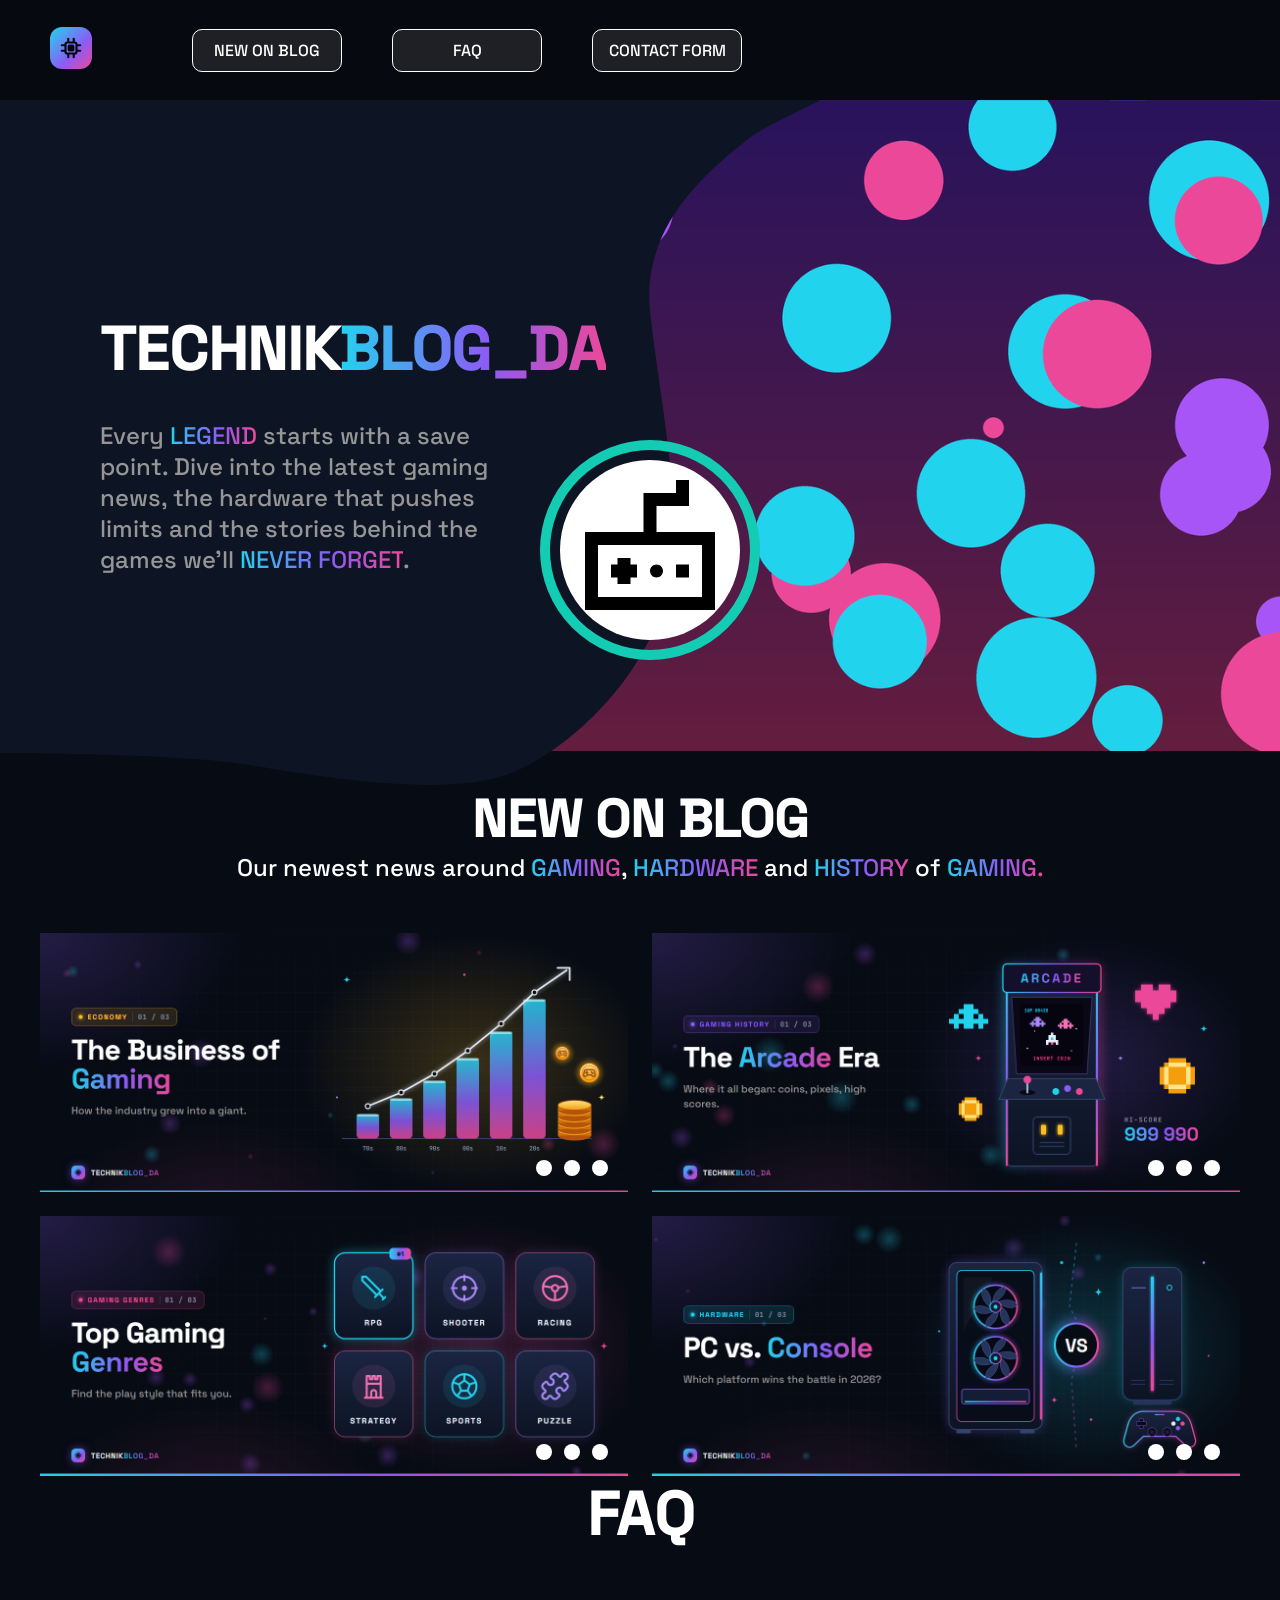
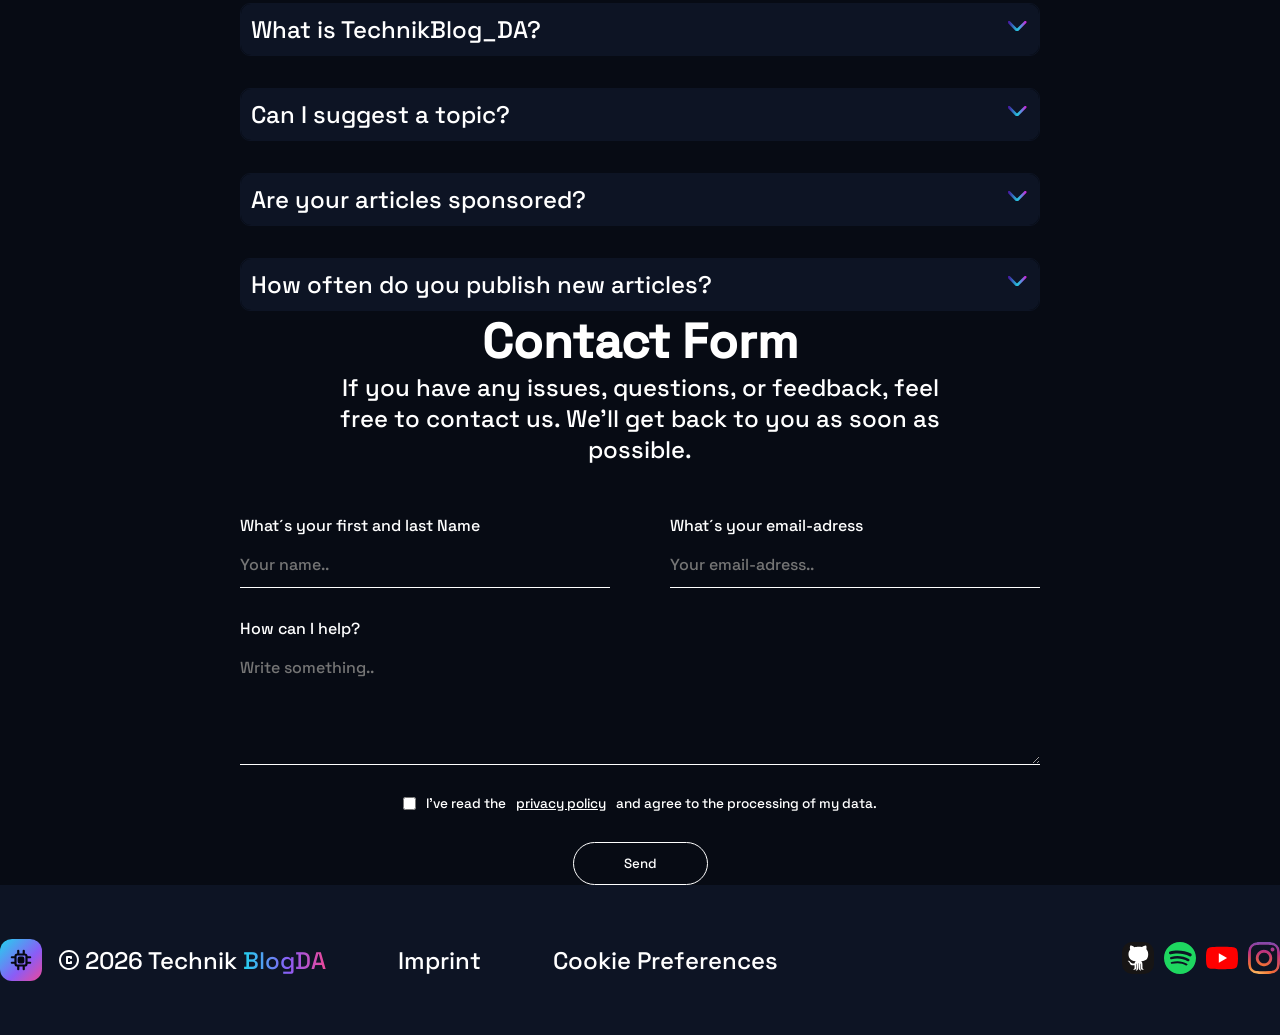
==== index.html @ d68e2e09 "style: changed FAQ text" ====
<!DOCTYPE html>
<html lang="en">

<head>
    <meta charset="UTF-8">
    <meta name="viewport" content="width=device-width, initial-scale=1.0">
    <title>TechnikBlogDA</title>
    <link rel="icon" href="./assets/svg/logo.svg">
    <link rel="stylesheet" href="./styles/background.css">
    <link rel="stylesheet" href="./styles/fonts.css">
    <link rel="stylesheet" href="./styles/variables.css">
    <link rel="stylesheet" href="./styles/standart.css">
    <link rel="stylesheet" href="./styles/footer.css">
    <link rel="stylesheet" href="./styles/nav.css">
    <link rel="stylesheet" href="style.css">
</head>

<body>
    <header>
        <div class="landing-nav">
            <div class="nav_icon">
                <a href="./index.html">
                    <img src="./assets/svg/logo.svg" alt="TechnikBlogDALogo">
                </a>
            </div>
            <div class="navigation">
                <nav>
                    <a href="#news">NEW ON BLOG</a>
                    <a href="#faq">FAQ</a>
                    <a href="#contactform">CONTACT FORM</a>
                </nav>
            </div>
        </div>
    </header>
    <main>
        <section class="main-section-header">
            <div class="main-section-vector-header">
                <img src="./assets/svg/vector_head.svg" alt="vector-head">
                <div class="main-section-header-text">
                    <div class="main-section-header-content">
                        <h1>
                            TECHNIK<span class="--colorwave">BLOG_DA</span>
                        </h1>
                        <p>
                            Every <span class="--colorwave">LEGEND</span> starts with a save point. Dive into the latest
                            gaming news, the hardware that
                            pushes limits and the stories behind the games we'll <span class="--colorwave">NEVER
                                FORGET</span>.
                        </p>
                    </div>
                </div>
                <div class="main-section-header-logo">
                    <img class="controller" src="./assets/svg/controller_header.svg" alt="logo">
                </div>
            </div>
        </section>

        <section class="main-content">
            <section class="section-slider">
                <div class="section-slider-text">
                    <h2 id="news">NEW ON BLOG</h2>
                    <p>Our newest news around <span class="--colorwave">GAMING</span>, <span
                            class="--colorwave">HARDWARE</span> and <span class="--colorwave">HISTORY</span> of <span
                            class="--colorwave">GAMING.</span></p>
                </div>

                <div class="slider_1">

                    <section class="mini_slider">
                        <a href="./gaming_economy_and_history.html" class="mini_slider_link">
                            <div class="mini_slider_wrapper">
                                <img src="./assets/pictures/geah/gaming_economy_and_history_1.png"
                                    alt="Economy and History 1">
                                <img src="./assets/pictures/geah/gaming_economy_and_history_2.png"
                                    alt="Economy and History 2">
                                <img src="./assets/pictures/geah/gaming_economy_and_history_3.png"
                                    alt="Economy and History 3">

                            </div>
                        </a>

                        <div class="mini_slider_controls">
                            <input type="radio" name="mini1" value="one" aria-label="Bild 1">
                            <input type="radio" name="mini1" value="two" aria-label="Bild 2">
                            <input type="radio" name="mini1" value="three" aria-label="Bild 3">

                        </div>
                    </section>
                    <section class="mini_slider">
                        <a href="./gaming_history.html" class="mini_slider_link">
                            <div class="mini_slider_wrapper">
                                <img src="./assets/pictures/gh/gaming_history_1.png" alt="History 1">
                                <img src="./assets/pictures/gh/gaming_history_2.png" alt="History 2">
                                <img src="./assets/pictures/gh/gaming_history_3.png" alt="History 3">

                            </div>
                        </a>


                        <div class="mini_slider_controls">
                            <input type="radio" name="mini2" value="one" aria-label="Bild 1">
                            <input type="radio" name="mini2" value="two" aria-label="Bild 2">
                            <input type="radio" name="mini2" value="three" aria-label="Bild 3">

                        </div>

                    </section>

                    <section class="mini_slider">
                        <a href="./gaming_top_genre.html" class="mini_slider_link">
                            <div class="mini_slider_wrapper">
                                <img src="./assets/pictures/gtg/gaming_top_genre_1.png" alt="Genre 1">
                                <img src="./assets/pictures/gtg/gaming_top_genre_2.png" alt="Genre 2">
                                <img src="./assets/pictures/gtg/gaming_top_genre_3.png" alt="Genre 3">

                            </div>
                        </a>


                        <div class="mini_slider_controls">
                            <input type="radio" name="mini3" value="one" aria-label="Bild 1">
                            <input type="radio" name="mini3" value="two" aria-label="Bild 2">
                            <input type="radio" name="mini3" value="three" aria-label="Bild 3">

                        </div>
                    </section>

                    <section class="mini_slider">
                        <a href="./hardware_and_pc_vs_console_gaming.html" class="mini_slider_link">
                            <div class="mini_slider_wrapper">
                                <img src="./assets/pictures/hapvcg/hardware_and_pc_vs_console_gaming_1.png"
                                    alt="Hardware and Console 1">
                                <img src="./assets/pictures/hapvcg/hardware_and_pc_vs_console_gaming_2.png"
                                    alt="Hardware and Console 2">
                                <img src="./assets/pictures/hapvcg/hardware_and_pc_vs_console_gaming_3.png"
                                    alt="Hardware and Console 3">

                            </div>
                        </a>



                        <div class="mini_slider_controls">
                            <input type="radio" name="mini4" value="one" aria-label="Bild 1">
                            <input type="radio" name="mini4" value="two" aria-label="Bild 2">
                            <input type="radio" name="mini4" value="three" aria-label="Bild 3">

                        </div>
                    </section>

            </section>

        </section>
        <section class="section-faq">
            <h1 id="faq">FAQ</h1>

            <div class="section-faq-questions">
                <details>
                    <summary>What is TechnikBlog_DA?<img class="faq-arrowdown" src="./assets/svg/arrow_down.svg" alt="arrowdown">
                        <img class="faq-arrowup" src="./assets/svg/arrow_up.svg" alt="arrowup">
                    </summary>
                    <p>TechnikBlog_DA is a project by Vanessa,Luca, Salih and Daniel. We write about gaming, PC hardware, the history of video games and the business behind the games industry.</p>
                </details>
                <details>
                    <summary>Can I suggest a topic?<img class="faq-arrowdown" src="./assets/svg/arrow_down.svg" alt="arrowdown">
                        <img class="faq-arrowup" src="./assets/svg/arrow_up.svg" alt="arrowup">
                    </summary>
                    <p>Absolutely! Just use the contact form below and tell us what you’d like to read about. We’re always looking for new ideas.</p>
                </details>
                <details>
                    <summary>Are your articles sponsored?<img class="faq-arrowdown" src="./assets/svg/arrow_down.svg" alt="arrowdown">
                        <img class="faq-arrowup" src="./assets/svg/arrow_up.svg" alt="arrowup">
                    </summary>
                    <p>No. TechnikBlog_DA is an independent project. All opinions and recommendations are our own.</p>
                </details>
                <details>
                    <summary>How often do you publish new articles?<img class="faq-arrowdown" src="./assets/svg/arrow_down.svg" alt="arrowdown">
                        <img class="faq-arrowup" src="./assets/svg/arrow_up.svg" alt="arrowup">
                    </summary>
                    <p>We add new articles regularly. Check the “New on Blog” section to see what’s new.</p>
                </details>
            </div>
        </section>


        <section class="contact-section">
            <h2 id="contactform">Contact Form</h2>
            <p class="contact-intro">
                If you have any issues, questions, or feedback, feel free to contact us. We'll get back to you as
                soon as possible.
            </p>

            <form class="contact-form" action="/action_page.php">
                <div class="form-row">
                    <div class="field">
                        <label for="fname">What´s your first and last Name </label>
                        <input type="text" id="fname" name="firstname" placeholder="Your name..">
                    </div>

                    <div class="field">
                        <label for="email-adress">What´s your email-adress</label>
                        <input type="text" id="lname" name="lastname" placeholder="Your email-adress..">
                    </div>
                </div>

                <div class="field">
                    <label for="subject">How can I help?</label>
                    <textarea id="subject" name="subject" placeholder="Write something.."></textarea>
                </div>

                <label class="privacy">
                    <input type="checkbox" required>
                    I've read the <a href="./assets/datenschutzerklärung/Datenschutzerklärung.pdf"
                        target="_blank">privacy policy</a> and agree to the processing of my data.
                </label>

                <input type="submit" value="Send">
            </form>
        </section>
        </section>
    </main>
    <footer class="section-footer">
        <div class="footer-text">
            <div class="footer-text-copyright">
                <div class="footer-text-svg">
                    <img src="./assets/svg/logo.svg" alt="logo">
                    <img src="./assets/svg/copyright.svg" alt="copyright">
                </div>
                <p>
                    2026 Technik <span class="--colorwave">BlogDA</span>
                </p>
            </div>
            <p>
                Imprint
            </p>
            <p>
                Cookie Preferences
            </p>
        </div>
        <div class="footer-link">
            <a href="https://github.com/Nemesisov/TechnikBlogDA" target="_blank"><img src="./assets/svg/github-tile.svg"
                    alt="github"></a>
            <a href="https://open.spotify.com/playlist/3ZxEQBbPh4H6SnCs7jdGDr?si=bb5fd0c49d204471" target="_blank"><img
                    src="./assets/svg/spotify-icon.svg" alt="spotify"></a>
            <a href="https://www.youtube.com/shorts/ydZXs1szk7M" target="_blank"><img
                    src="./assets/svg/youtube-icon.svg" alt="youtube"></a>
            <a href="https://www.instagram.com/" target="_blank"><img src="./assets/svg/instagram-icon.svg"
                    alt="instagram"></a>
        </div>
    </footer>
</body>

</html>
---- styles/background.css ----
html{
  background-color: var(--background-color-black);
}
    /* // Bitte weiter dran arbeiten */
---- styles/fonts.css ----
/* space-grotesk-500 - latin */
@font-face {
  font-display: swap; /* Check https://developer.mozilla.org/en-US/docs/Web/CSS/@font-face/font-display for other options. */
  font-family: 'Space Grotesk';
  font-style: normal;
  font-weight: 500;
  src: url('../assets/fonts/space-grotesk-v22-latin-500.woff2') format('woff2'); /* Chrome 36+, Opera 23+, Firefox 39+, Safari 12+, iOS 10+ */
}
---- styles/variables.css ----
:root{
    --background-color-black: #070B14;
    --main-font-white: white;
    --secondary-font-turquoise: turquoise;
    --secondary-font-greywhite: rgb(150, 150, 150);
    --overlay-color-overlayblack: #0D1424;
    --header-color-black-transparent: rgba(0, 0, 0, 0.2);
    --hyperlink-black-transparent:rgba(102, 102, 102, 0.25);
    --colorwave:rgb(34, 211, 238), rgb(139, 92, 246) 55%, rgb(236, 72, 153);
}
---- styles/standart.css ----
* {
    margin: 0;
    padding: 0;
    box-sizing: border-box;
    font-family: 'Space Grotesk';
    color: var(--main-font-white);
}

html {
    scroll-behavior: smooth;
}

h1{font-size: 60px;}
h2{font-size: 52px;}
p{font-size: 24px;}
---- styles/footer.css ----
.section-footer {
    background-color: var(--overlay-color-overlayblack);

    height: 150px;
    width: 100%;

    display: flex;
    flex-direction: row;
    justify-content: space-between;
    align-items: center;
    color: var(--main-font-white);
}

.footer-text {
    display: flex;
    gap: 72px;

    align-items: center;
}

.footer-text-copyright {
    display: flex;
    align-items: center;
    gap: 4px;
}

.footer-text-svg {
    display: flex;
    align-items: center;
    gap: 15px;
}

.footer-link {
    display: flex;
    gap: 10px;
}

.footer-link img {
    width: 32px;
    height: 32px;
    border-radius: 10px;
}

.footer-link img:hover {
    background-color: var(--main-font-white);
}
---- styles/nav.css ----
header {
    display: flex;
    justify-content: start;
    width: 100%;
    background-color: var(--header-color-black-transparent);
}

.landing-nav {
    display: flex;
    flex-direction: row;
    align-items: center;
    justify-content: space-between;
    padding: 50px;
    max-width: 100%;
    height: 100px;
    gap: 100px;
}

nav {
    display: flex;
    gap: 50px;
}

nav a {
    text-decoration: none;
    padding: 10px 15px 10px 15px;
    color: var(--main-font-white);
    background-color: var(--hyperlink-black-transparent);
    border: 1px solid var(--main-font-white);
    border-radius: 10px;

    display: flex;
    justify-content: center;
    width: 150px;
}

.nav_icon {
    display: flex;
    align-items: center;
    gap: 20px;
}
---- style.css ----
.main-section-header {
    width: 100%;

}

.main-section-vector-header {
    display: grid;
    grid-template-columns: minmax(0, 820px);
    position: relative;
}


.main-section-vector-header::before {
    content: "";
    position: absolute;
    top: 0;
    left: 550px;
    right: 0;
    height: 95%;
    background-image: url(./assets/pictures/header_bubbles.png);
    background-size: cover;
    background-position: center;
}

.main-section-vector-header img {
    display: block;
    width: 100%;
    height: auto;
}

.main-section-vector-header img,
.main-section-header-text {
    grid-area: 1 / 1;
    position: relative;
}

.main-section-header-text {
    padding-left: 100px;
    display: flex;
    flex-direction: column;
    justify-content: center;
    color: var(--main-font-white);
}


.main-section-header-content {
    display: flex;
    flex-direction: column;
    gap: 32px;
}

.main-section-header-text p {
    color: var(--secondary-font-greywhite);
    max-width: 430px;
    display: -webkit-box;
    -webkit-box-orient: vertical;
    -webkit-line-clamp: 6;
    line-clamp: 6;
    overflow: hidden;
}

.--colorwave {
    background-image: linear-gradient(to right, var(--colorwave));
    -webkit-background-clip: text;
    background-clip: text;
    color: transparent;
}

.main-section-header-logo {
    background-color: white;
    width: 180px;
    height: 180px;
    border-radius: 50%;
    position: absolute;
    top: 360px;
    left: 560px;
    z-index: 10;
    outline: 10px solid rgb(19, 204, 179);
    outline-offset: 10px;
}

.main-section-header-logo-border {
    height: 190px;
    padding-left: 175px;
}

.main-section-header-logo img {
    display: flex;
    margin: auto;
    padding-top: 20px;
    width: 150px;
    height: 150px;
    flex-shrink: 0;
}

.main-content {
    display: flex;
    flex-direction: column;
    gap: 90px;
    color: var(--main-font-white);
}

.section-slider-text {
    display: flex;
    flex-direction: column;
    align-items: center;
}

.section-slider {
    display: flex;
    flex-direction: column;
    gap: 50px;
}

.section-faq {
    display: flex;
    flex-direction: column;
    justify-content: center;
    align-items: center;

    gap: 50px;
    width: 100%;
    font-size: 48px;
    padding: 0px 120px;
}

.section-faq details {
    font-size: 24px;

    width: 100%;
    border-radius: 10px;
    border: 1px solid var(--overlay-color-overlayblack);
    transition: all 250ms ease-in-out;
}

details:open .faq-arrowdown {
    display: none;
}

details:open .faq-arrowup {
    display: block;
    width: 24px;
    height: 24px;
}

details .faq-arrowup {
    display: none;
}

details .faq-arrowdown {
    width: 24px;
    height: 24px;
}

details:open {
    display: flex;
    flex-direction: column;
    background-color: var(--overlay-color-overlayblack);
    border: 10px solid var(--overlay-color-overlayblack);

    transition: all 250ms ease-in-out;
}

details:close {
    border: none;
    transition: all 250ms ease-in-out;
}

.section-faq summary {
    background-color: var(--overlay-color-overlayblack);
    padding: 10px;
    border-radius: 10px;

    display: flex;
    justify-content: space-between;


}

.section-faq p {
    background-color: var(--background-color-black);

    padding: 4px 10px;
    width: 100%;
    border-radius: 10px;
}

.section-faq-questions {
    display: flex;
    flex-direction: column;
    gap: 32px;
    width: 100%;

    padding: 0px 120px;


}

.contact-section {

    text-align: center;
    padding: 0px 120px;
}

.contact-section h2 {
    font-size: 48px;
}

.contact-section p {
    font-size: 24px;
}

.contact-intro {
    max-width: 650px;
    margin: 0 auto 50px;
}

.contact-form {
    text-align: left;

    .form-row {
        display: grid;
        grid-template-columns: 1fr 1fr;
        gap: 60px;
    }

    .field {
        display: flex;
        flex-direction: column;
        margin-bottom: 30px;
    }

    input[type=text],
    input[type=email],
    textarea {
        width: 100%;
        padding: 12px 0;
        border: none;
        border-bottom: 1px solid white;
        background: transparent;
        color: white;
        outline: none;
        border-radius: 0;
        box-sizing: border-box;
        margin-top: 6px;
        resize: vertical;
        font: inherit;
    }

    textarea {
        height: 120px;
    }

    input[type=text]:focus,
    input[type=email]:focus,
    textarea:focus {
        border-bottom: 2px solid white;
    }


    .privacy {
        display: flex;
        justify-content: center;
        align-items: center;
        gap: 10px;
        font-size: 0.85rem;
        margin-bottom: 30px;
    }

    input[type=submit] {
        display: block;
        margin: 0 auto;
        background: transparent;
        color: white;
        padding: 12px 50px;
        border: 1px solid white;
        border-radius: 999px;
        cursor: pointer;
    }

    input[type=submit]:hover {
        background-color: white;
        color: black;
    }

    padding: 0px 120px;
}


.slider_1 {
    display: grid;
    grid-template-columns: repeat(2, 1fr);
    gap: 24px;
    max-width: 1200px;
    margin: 0 auto;
    border-top-right-radius: 100px;

}

.mini_slider {
    position: relative;
    overflow: hidden;
    aspect-ratio: 1200 /530;

    object-fit: cover;

    isolation: isolate;
    transform: translateZ(0);

    --start: 3s;
    --offset: 0s;
    --delay: calc(var(--start) + var(--offset));

}


.mini_slider:nth-child(2) {
    --offset: 2s;
}

.mini_slider:nth-child(3) {
    --offset: 4s;
}

.mini_slider:nth-child(4) {
    --offset: 6s;
}

.mini_slider_link {
    display: block;
    width: 100%;
    height: 100%;
}


.mini_slider_wrapper {
    display: flex;
    width: 300%;
    height: 100%;
    will-change: transform;
    transition: transform 0.8s ease-in-out;

    animation: mini-slide 30s infinite ease-in-out;
    animation-delay: var(--delay);
    animation-fill-mode: backwards;
}




.mini_slider_wrapper img {
    flex: 0 0 33.3333%;
    width: 33.3333%;
    height: 100%;
    object-fit: cover;
    display: block;
}

@keyframes mini-slide {

    0%,
    30% {
        transform: translateX(0);
    }

    33.33%,
    63.33% {
        transform: translateX(-33.3333%);
    }

    66.67%,
    96.67% {
        transform: translateX(-66.6667%);
    }

    100% {
        transform: translateX(0);
    }
}


.mini_slider_controls {
    position: absolute;
    left: auto;
    right: 20px;
    bottom: 16px;
    z-index: 2;

    display: flex;
    align-items: center;
    gap: 12px;
}

.mini_slider_controls input {
    appearance: none;
    -webkit-appearance: none;
    box-sizing: border-box;

    flex: 0 0 auto;
    width: 16px;
    height: 16px;
    margin: 0;

    border-radius: 8px;
    background-color: white;
    cursor: pointer;

    animation-duration: 30s;
    animation-iteration-count: infinite;
    animation-delay: var(--delay);
    animation-fill-mode: backwards;
}

.mini_slider_controls input:nth-child(1) {
    animation-name: dot-1;
}

.mini_slider_controls input:nth-child(2) {
    animation-name: dot-2;
}

.mini_slider_controls input:nth-child(3) {
    animation-name: dot-3;
}

@keyframes dot-1 {

    0%,
    30% {
        width: 24px;
        background-color: #f0c85a;
    }

    33.33%,
    100% {
        width: 16px;
        background-color: white;
    }
}

@keyframes dot-2 {

    0%,
    30% {
        width: 16px;
        background-color: white;
    }

    33.33%,
    63.33% {
        width: 24px;
        background-color: #f0c85a;
    }

    66.67%,
    100% {
        width: 16px;
        background-color: white;
    }
}

@keyframes dot-3 {

    0%,
    63.33% {
        width: 16px;
        background-color: white;
    }

    66.67%,
    96.67% {
        width: 24px;
        background-color: #f0c85a;
    }

    100% {
        width: 16px;
        background-color: white;
    }
}


.mini_slider:has(input:checked) .mini_slider_wrapper,
.mini_slider:has(input:checked) .mini_slider_controls input {
    animation: none;
}

.mini_slider_controls input:checked {
    width: 24px;
    background-color: #f0c85a;
}

.mini_slider:has(input[value="one"]:checked) .mini_slider_wrapper {
    transform: translateX(0);
}

.mini_slider:has(input[value="two"]:checked) .mini_slider_wrapper {
    transform: translateX(-33.3333%);
}

.mini_slider:has(input[value="three"]:checked) .mini_slider_wrapper {
    transform: translateX(-66.6667%);
}



.mini_slider:hover .mini_slider_wrapper,
.mini_slider:hover .mini_slider_controls input {
    animation-play-state: paused;
}


@media screen and (min-width: 1440px) {
    .landing-nav {
        padding: 0px max(160px, calc(50% - 720px));
    }

    .section-header {
        padding: 90px max(160px, calc(50% - 720px));
    }

    .main-content {
        padding: 90px max(160px, calc(50% - 720px));

    }

    .contact-section {
        padding: 90px max(160px, calc(50% - 720px));
    }

    .section-faq {
        padding: 90px max(160px, calc(50% - 720px));
    }

    .section-footer {
        padding: 0px max(160px, calc(50% - 720px));
    }

    .main-section-header {
        padding: 0px max(160px, calc(50% - 720px));
    }
}
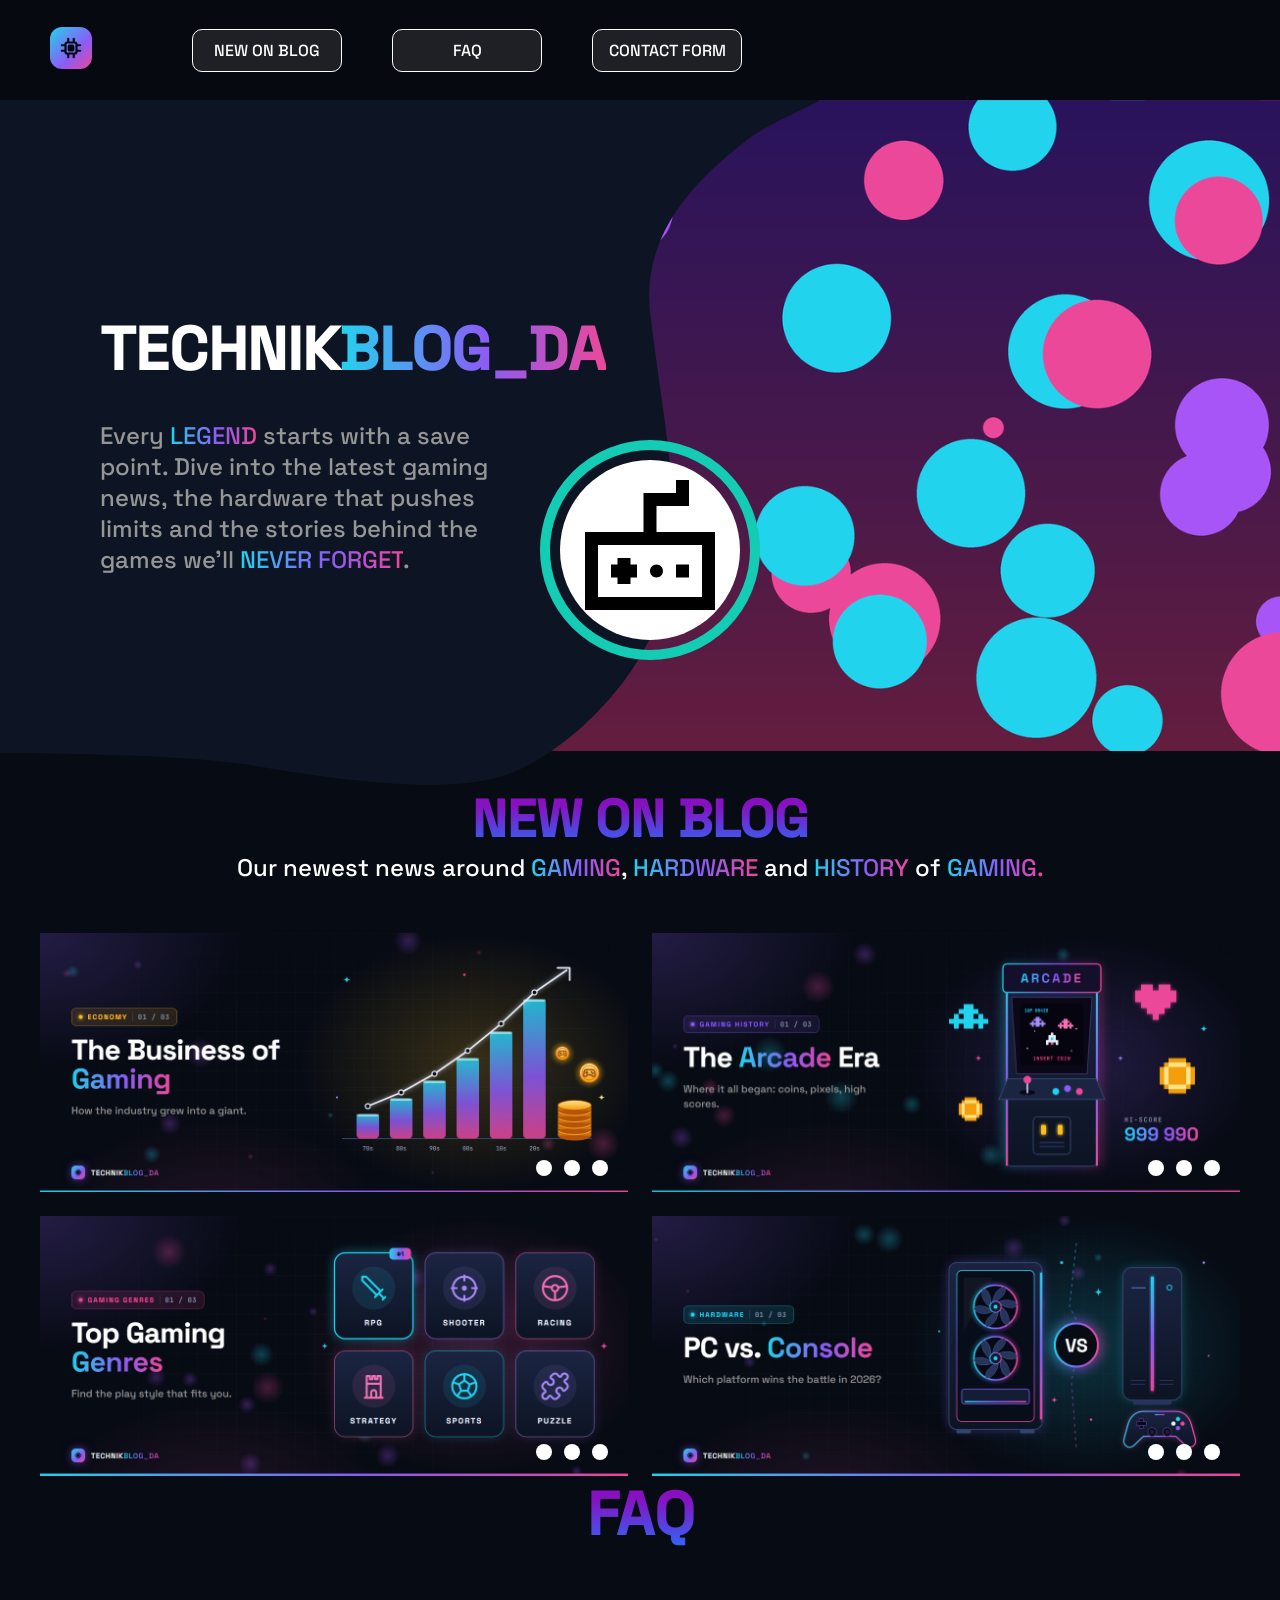
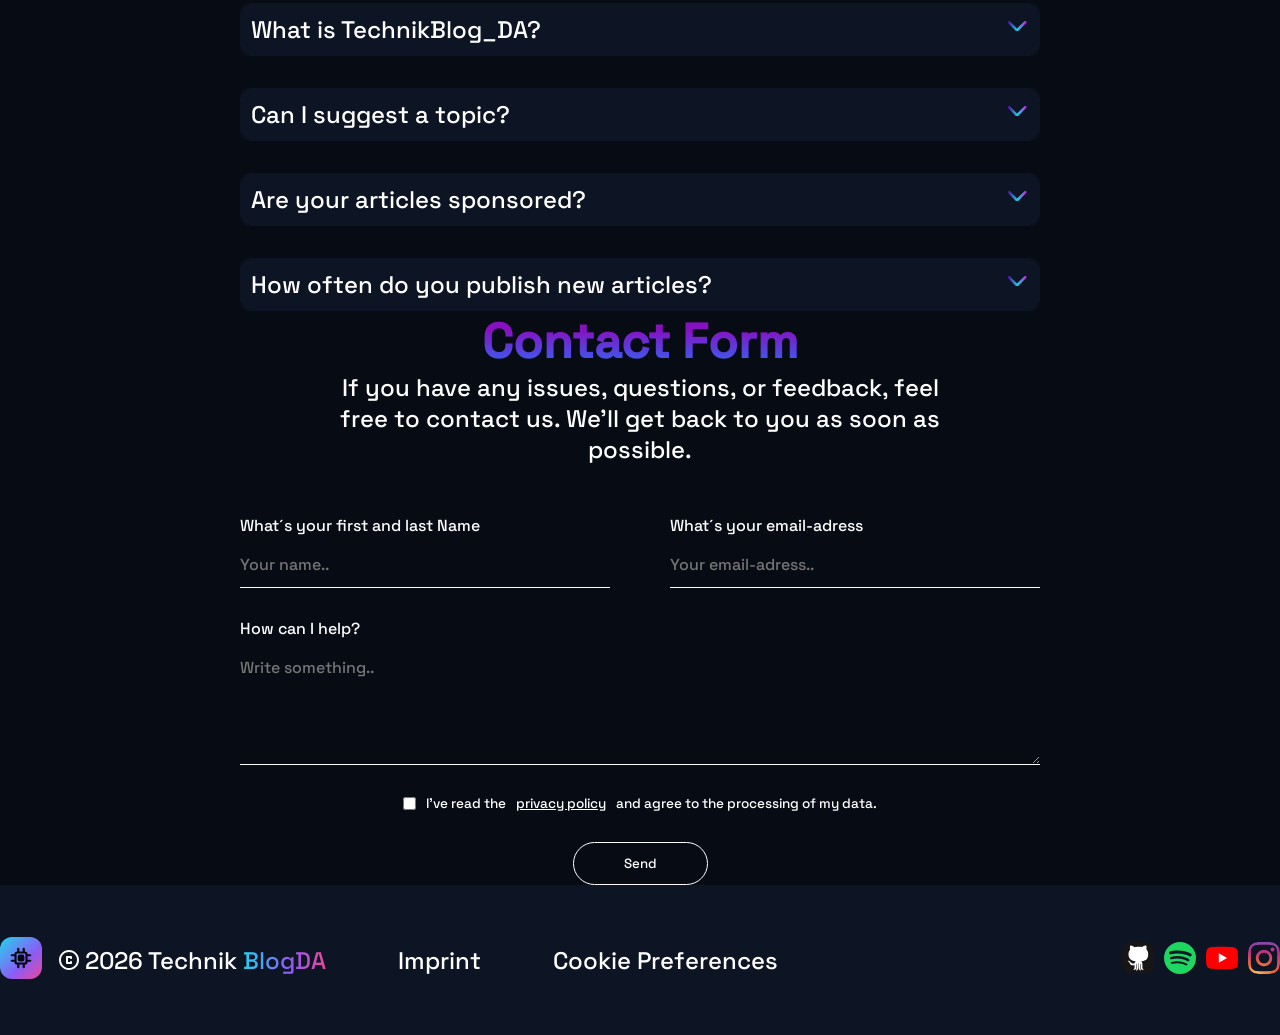
==== commit d7a884ee: "style: added colorwave to all sections" ====
--- a/index.html
+++ b/index.html
@@ -58,7 +58,7 @@
         <section class="main-content">
             <section class="section-slider">
                 <div class="section-slider-text">
-                    <h2 id="news">NEW ON BLOG</h2>
+                    <h2 id="news"><span class="--colorwaveblue">NEW ON BLOG</span></h2>
                     <p>Our newest news around <span class="--colorwave">GAMING</span>, <span
                             class="--colorwave">HARDWARE</span> and <span class="--colorwave">HISTORY</span> of <span
                             class="--colorwave">GAMING.</span></p>
@@ -152,29 +152,35 @@
 
         </section>
         <section class="section-faq">
-            <h1 id="faq">FAQ</h1>
+            <h1 id="faq"> <span class="--colorwaveblue">FAQ</span></h1>
 
             <div class="section-faq-questions">
                 <details>
-                    <summary>What is TechnikBlog_DA?<img class="faq-arrowdown" src="./assets/svg/arrow_down.svg" alt="arrowdown">
-                        <img class="faq-arrowup" src="./assets/svg/arrow_up.svg" alt="arrowup">
-                    </summary>
-                    <p>TechnikBlog_DA is a project by Vanessa,Luca, Salih and Daniel. We write about gaming, PC hardware, the history of video games and the business behind the games industry.</p>
-                </details>
-                <details>
-                    <summary>Can I suggest a topic?<img class="faq-arrowdown" src="./assets/svg/arrow_down.svg" alt="arrowdown">
-                        <img class="faq-arrowup" src="./assets/svg/arrow_up.svg" alt="arrowup">
-                    </summary>
-                    <p>Absolutely! Just use the contact form below and tell us what you’d like to read about. We’re always looking for new ideas.</p>
-                </details>
-                <details>
-                    <summary>Are your articles sponsored?<img class="faq-arrowdown" src="./assets/svg/arrow_down.svg" alt="arrowdown">
+                    <summary>What is TechnikBlog_DA?<img class="faq-arrowdown" src="./assets/svg/arrow_down.svg"
+                            alt="arrowdown">
+                        <img class="faq-arrowup" src="./assets/svg/arrow_up.svg" alt="arrowup">
+                    </summary>
+                    <p>TechnikBlog_DA is a project by Vanessa,Luca, Salih and Daniel. We write about gaming, PC
+                        hardware, the history of video games and the business behind the games industry.</p>
+                </details>
+                <details>
+                    <summary>Can I suggest a topic?<img class="faq-arrowdown" src="./assets/svg/arrow_down.svg"
+                            alt="arrowdown">
+                        <img class="faq-arrowup" src="./assets/svg/arrow_up.svg" alt="arrowup">
+                    </summary>
+                    <p>Absolutely! Just use the contact form below and tell us what you’d like to read about. We’re
+                        always looking for new ideas.</p>
+                </details>
+                <details>
+                    <summary>Are your articles sponsored?<img class="faq-arrowdown" src="./assets/svg/arrow_down.svg"
+                            alt="arrowdown">
                         <img class="faq-arrowup" src="./assets/svg/arrow_up.svg" alt="arrowup">
                     </summary>
                     <p>No. TechnikBlog_DA is an independent project. All opinions and recommendations are our own.</p>
                 </details>
                 <details>
-                    <summary>How often do you publish new articles?<img class="faq-arrowdown" src="./assets/svg/arrow_down.svg" alt="arrowdown">
+                    <summary>How often do you publish new articles?<img class="faq-arrowdown"
+                            src="./assets/svg/arrow_down.svg" alt="arrowdown">
                         <img class="faq-arrowup" src="./assets/svg/arrow_up.svg" alt="arrowup">
                     </summary>
                     <p>We add new articles regularly. Check the “New on Blog” section to see what’s new.</p>
@@ -184,7 +190,7 @@
 
 
         <section class="contact-section">
-            <h2 id="contactform">Contact Form</h2>
+            <h2 id="contactform"><span class="--colorwaveblue">Contact Form</span></h2>
             <p class="contact-intro">
                 If you have any issues, questions, or feedback, feel free to contact us. We'll get back to you as
                 soon as possible.
@@ -223,7 +229,9 @@
         <div class="footer-text">
             <div class="footer-text-copyright">
                 <div class="footer-text-svg">
+                    <a href="./index.html">
                     <img src="./assets/svg/logo.svg" alt="logo">
+                    </a>
                     <img src="./assets/svg/copyright.svg" alt="copyright">
                 </div>
                 <p>
--- a/styles/variables.css
+++ b/styles/variables.css
@@ -1,10 +1,11 @@
-:root{
+:root {
     --background-color-black: #070B14;
     --main-font-white: white;
     --secondary-font-turquoise: turquoise;
     --secondary-font-greywhite: rgb(150, 150, 150);
     --overlay-color-overlayblack: #0D1424;
     --header-color-black-transparent: rgba(0, 0, 0, 0.2);
-    --hyperlink-black-transparent:rgba(102, 102, 102, 0.25);
-    --colorwave:rgb(34, 211, 238), rgb(139, 92, 246) 55%, rgb(236, 72, 153);
+    --hyperlink-black-transparent: rgba(102, 102, 102, 0.25);
+    --colorwave: rgb(34, 211, 238), rgb(139, 92, 246) 55%, rgb(236, 72, 153);
+    --colorwaveblue: #8711c1 30%, #2472fc;
 }
--- a/style.css
+++ b/style.css
@@ -194,6 +194,17 @@
     padding: 0px 120px;
 
 
+}
+
+.--colorwaveblue {
+    background-image: linear-gradient(to bottom, var(--colorwaveblue));
+    background-clip: text;
+    color: transparent;
+}
+
+.section-faq-questions p {
+    font-size: 16px;
+    padding: 4px 10px;
 }
 
 .contact-section {
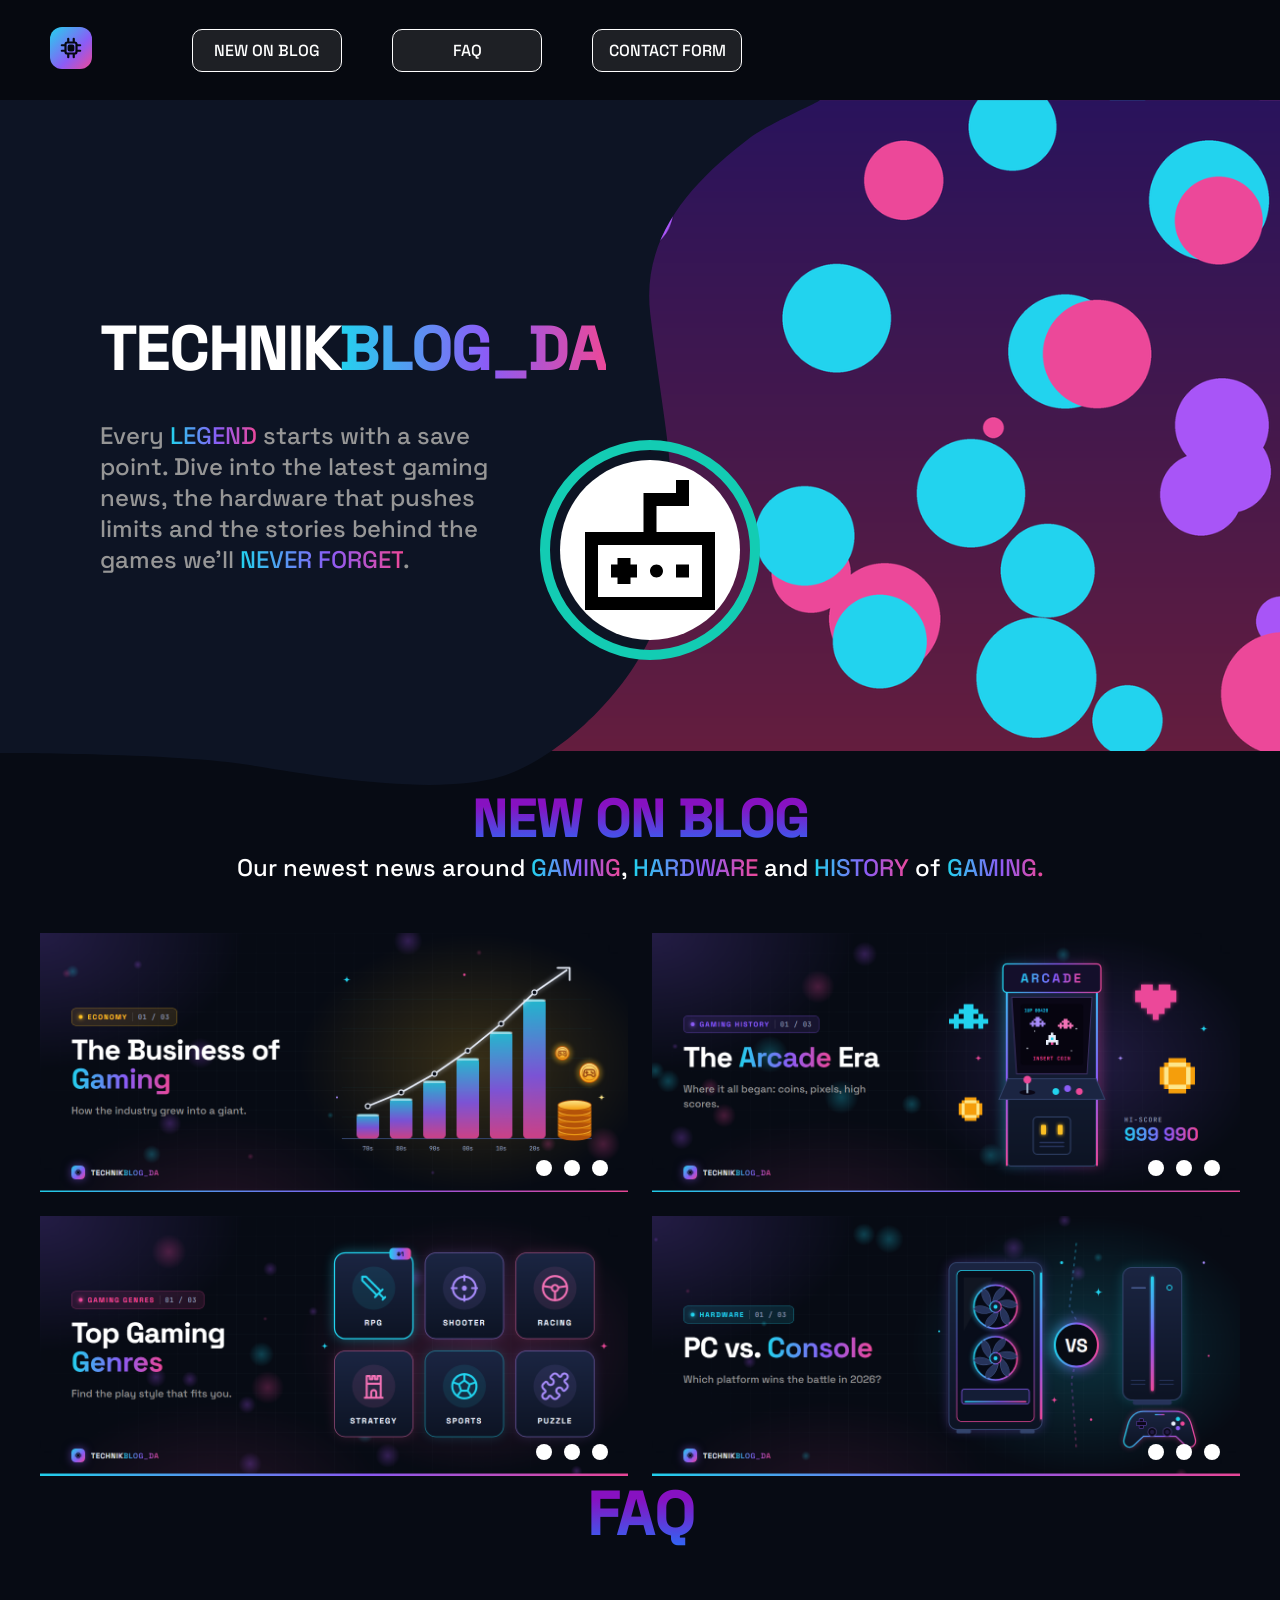
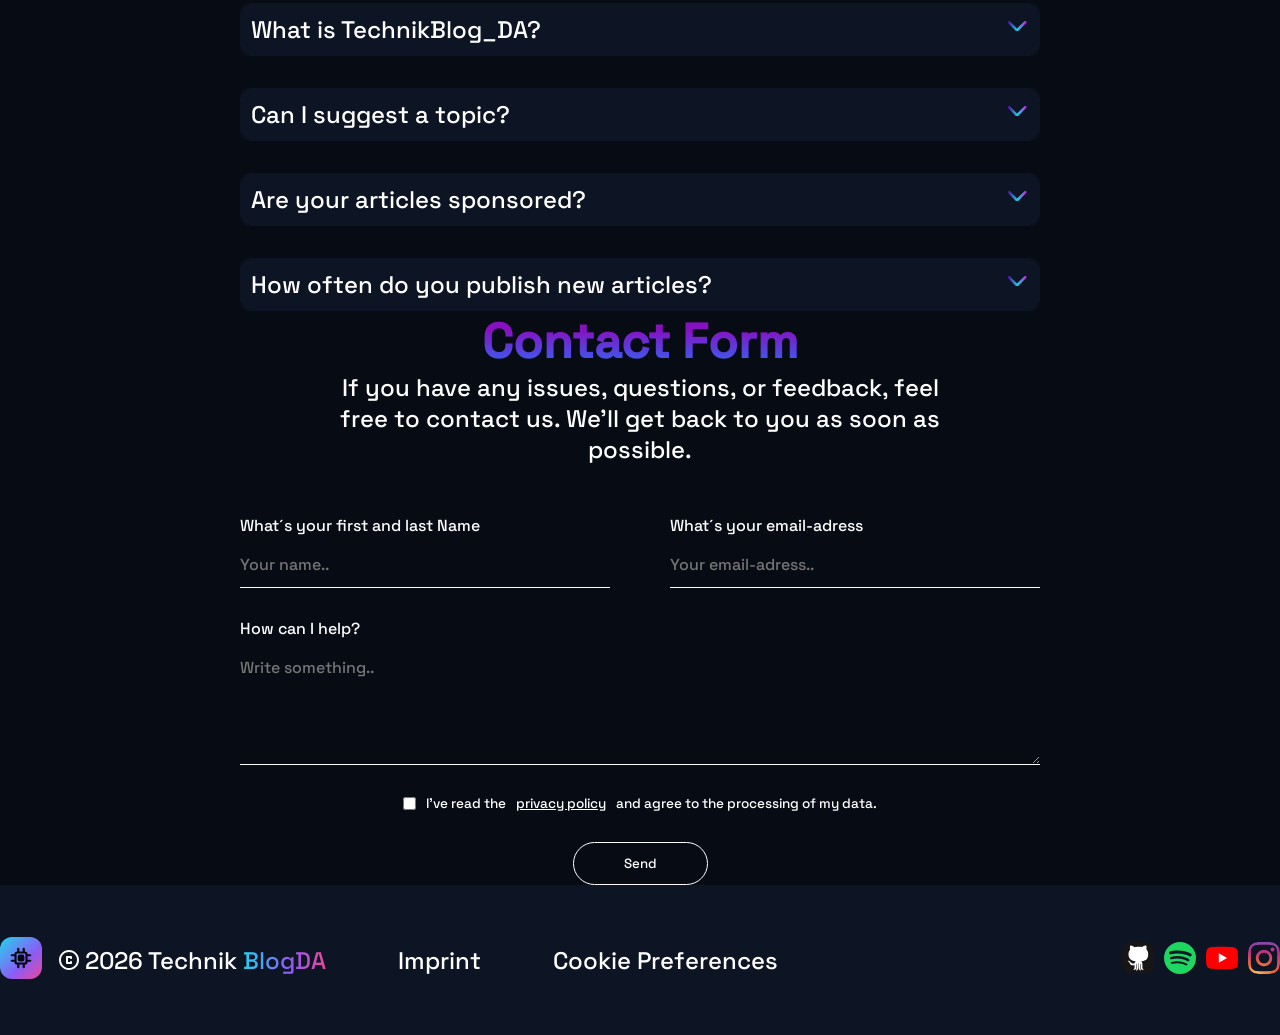
==== commit 883e8723: "style: added <br> in the faq" ====
--- a/index.html
+++ b/index.html
@@ -160,15 +160,15 @@
                             alt="arrowdown">
                         <img class="faq-arrowup" src="./assets/svg/arrow_up.svg" alt="arrowup">
                     </summary>
-                    <p>TechnikBlog_DA is a project by Vanessa,Luca, Salih and Daniel. We write about gaming, PC
-                        hardware, the history of video games and the business behind the games industry.</p>
+                    <p>TechnikBlog_DA is a project by Vanessa,Luca, Salih and Daniel. <br> We write about gaming, PC
+                        hardware, the history of video games <br>and the business behind the games industry.</p>
                 </details>
                 <details>
                     <summary>Can I suggest a topic?<img class="faq-arrowdown" src="./assets/svg/arrow_down.svg"
                             alt="arrowdown">
                         <img class="faq-arrowup" src="./assets/svg/arrow_up.svg" alt="arrowup">
                     </summary>
-                    <p>Absolutely! Just use the contact form below and tell us what you’d like to read about. We’re
+                    <p>Absolutely! <br>Just use the contact form below and tell us what you’d like to read about. <br>  We’re
                         always looking for new ideas.</p>
                 </details>
                 <details>
@@ -176,14 +176,14 @@
                             alt="arrowdown">
                         <img class="faq-arrowup" src="./assets/svg/arrow_up.svg" alt="arrowup">
                     </summary>
-                    <p>No. TechnikBlog_DA is an independent project. All opinions and recommendations are our own.</p>
+                    <p>No. <br>TechnikBlog_DA is an independent project. <br>All opinions and recommendations are our own.</p>
                 </details>
                 <details>
                     <summary>How often do you publish new articles?<img class="faq-arrowdown"
                             src="./assets/svg/arrow_down.svg" alt="arrowdown">
                         <img class="faq-arrowup" src="./assets/svg/arrow_up.svg" alt="arrowup">
                     </summary>
-                    <p>We add new articles regularly. Check the “New on Blog” section to see what’s new.</p>
+                    <p>We add new articles regularly. <br>Check the “New on Blog” section to see what’s new.</p>
                 </details>
             </div>
         </section>
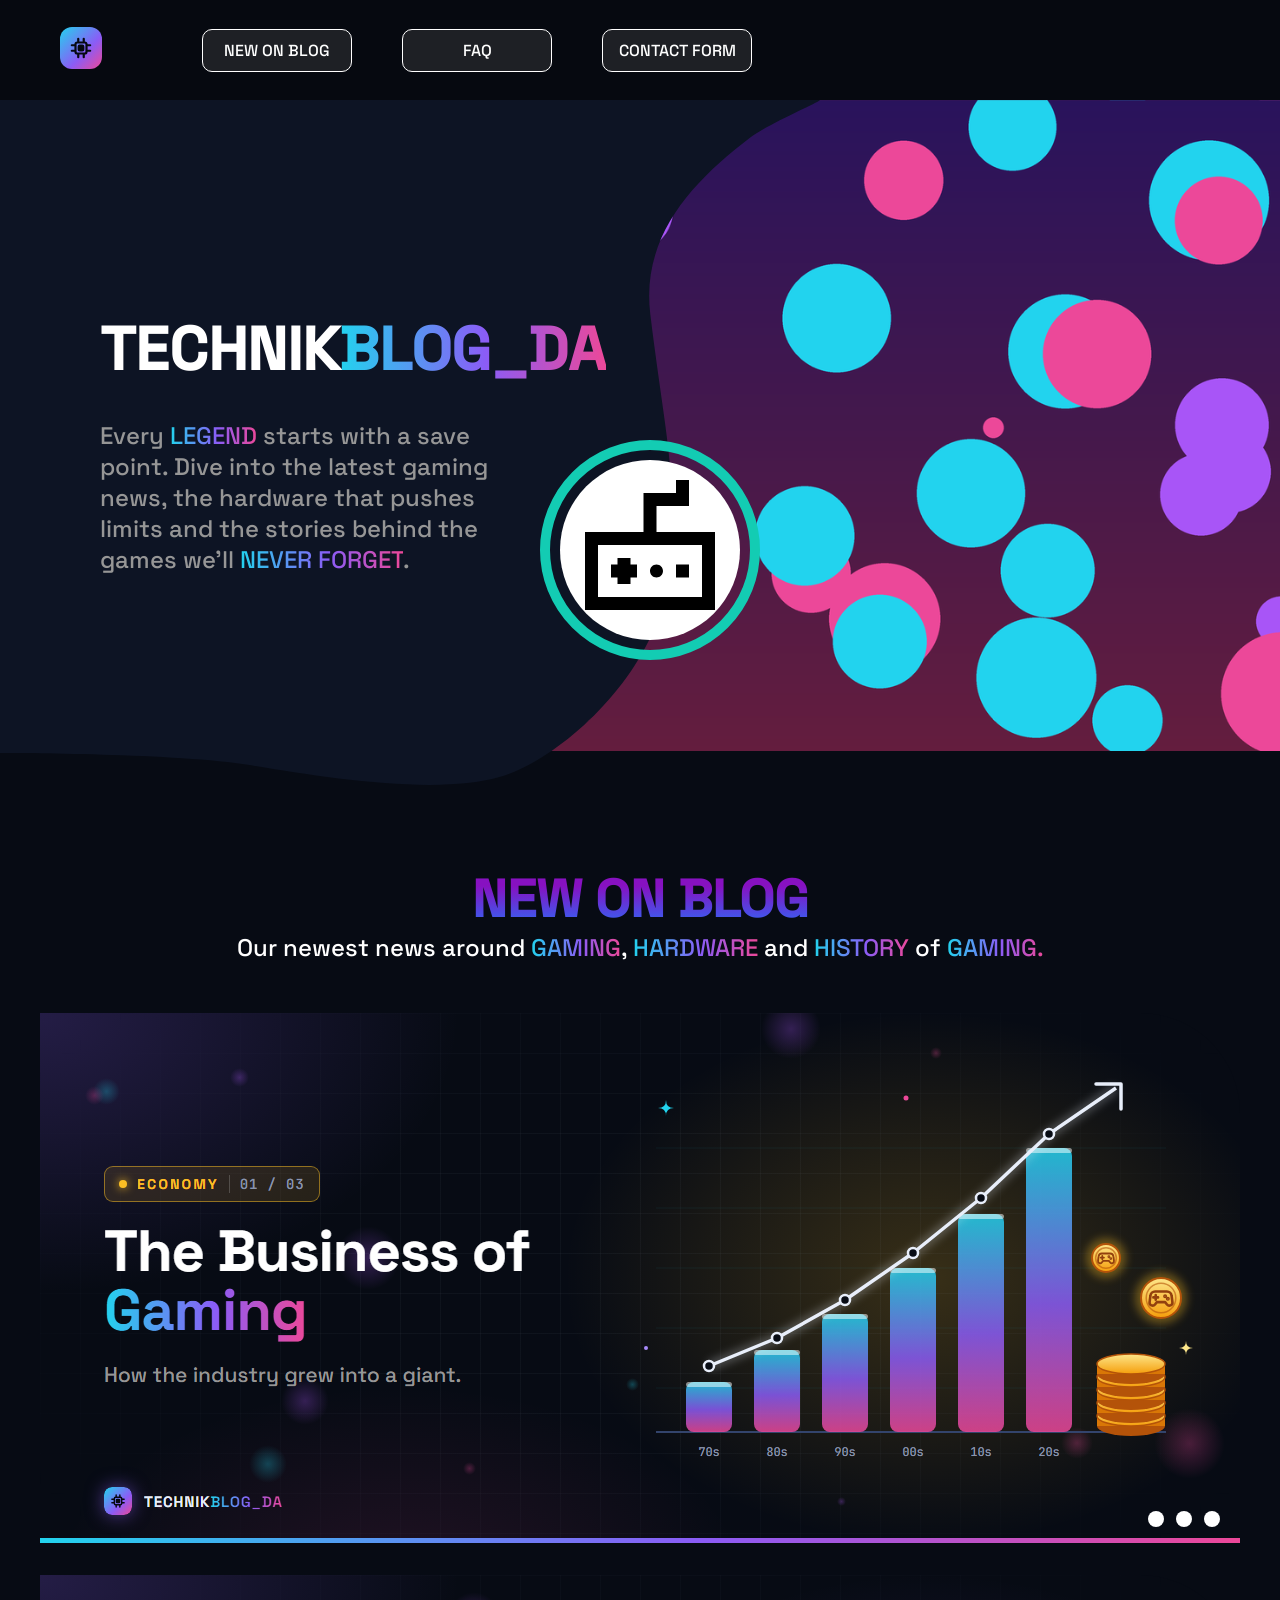
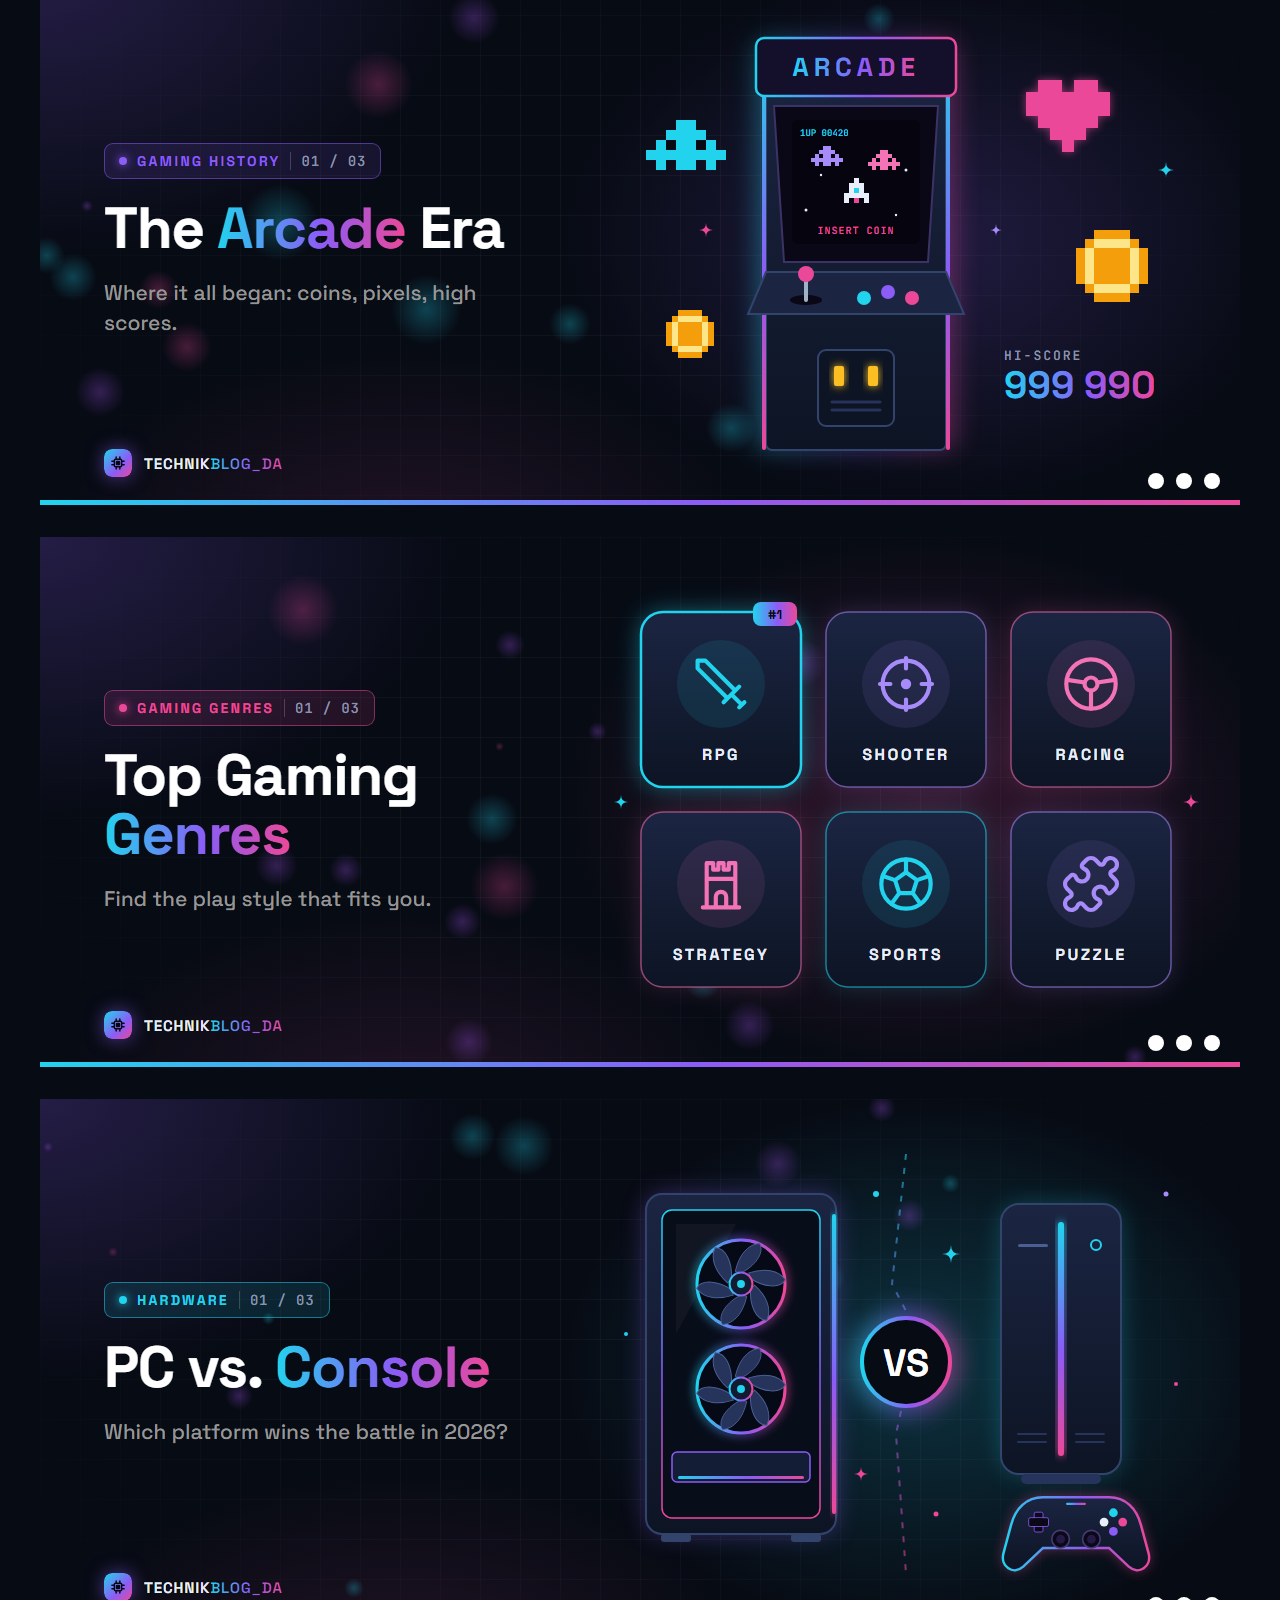
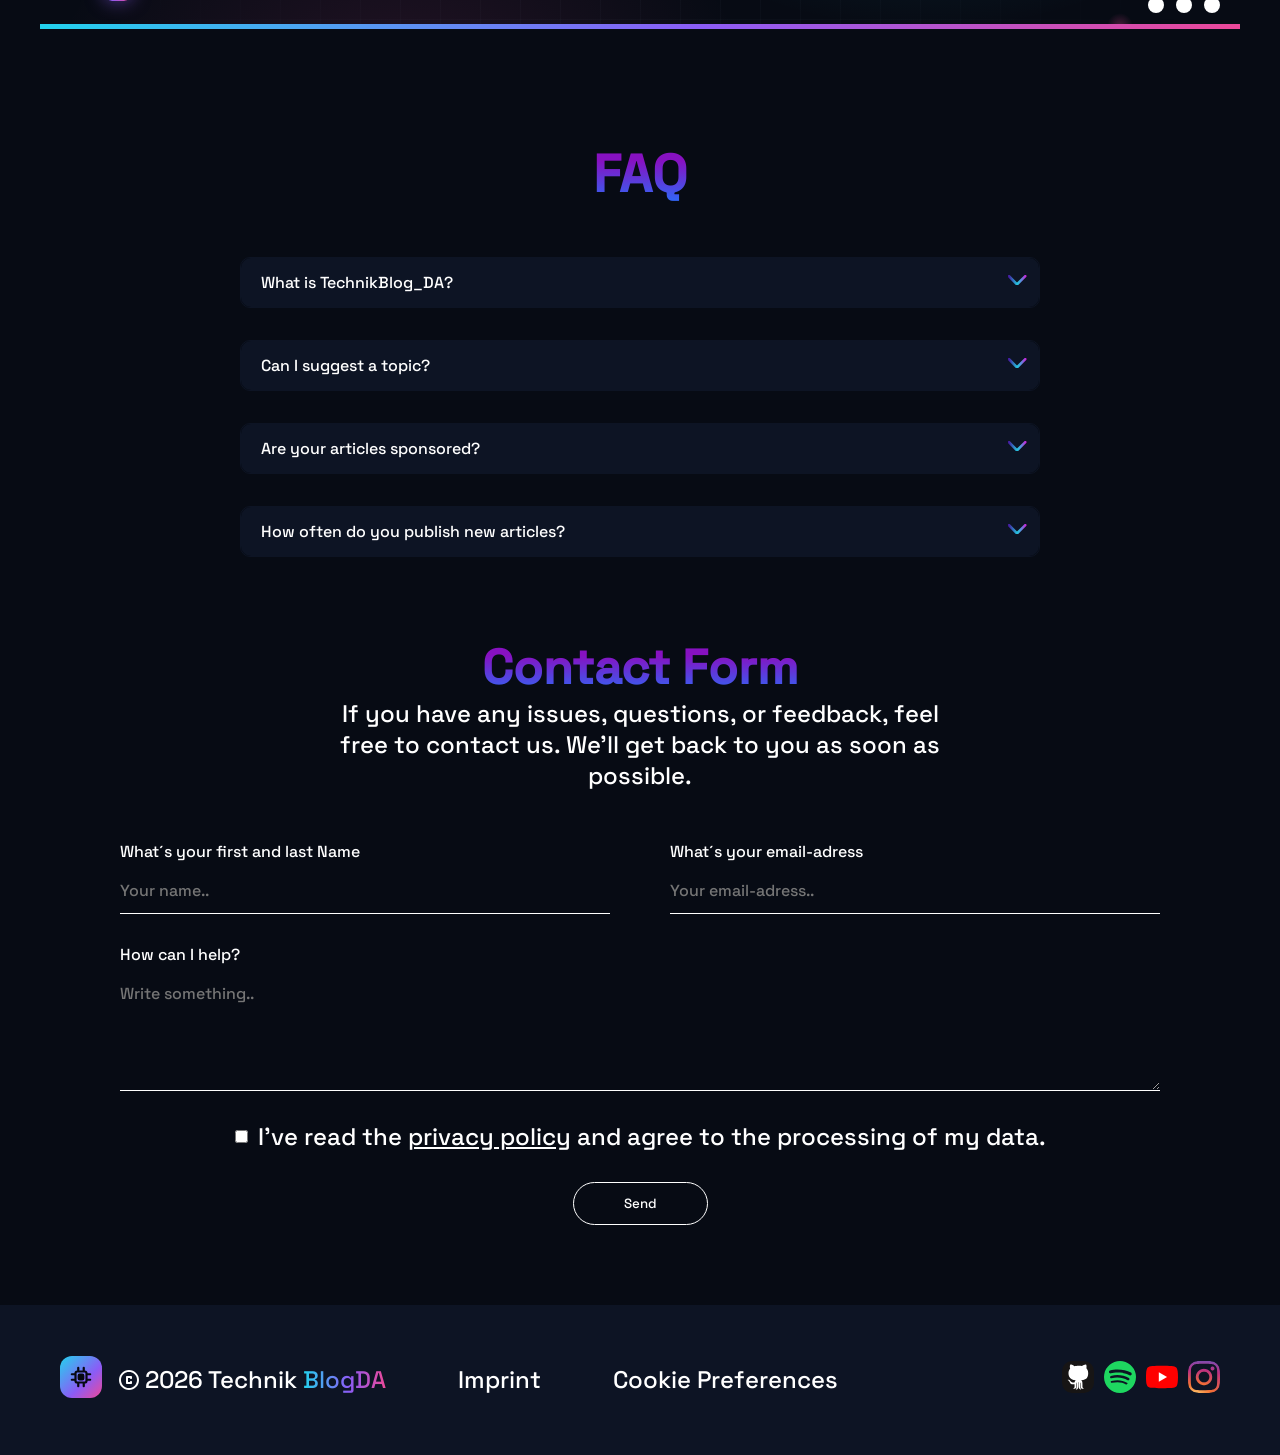
==== commit 21ddd02c: "feat: added index.html responsive" ====
--- a/index.html
+++ b/index.html
@@ -22,6 +22,7 @@
                 <a href="./index.html">
                     <img src="./assets/svg/logo.svg" alt="TechnikBlogDALogo">
                 </a>
+                <img class="logo-responsive-nav" src="./assets/svg/logo.svg" alt="TechnikBlogDALogo">
             </div>
             <div class="navigation">
                 <nav>
@@ -152,38 +153,44 @@
 
         </section>
         <section class="section-faq">
-            <h1 id="faq"> <span class="--colorwaveblue">FAQ</span></h1>
+            <h2 id="faq"> <span class="--colorwaveblue">FAQ</span></h2>
 
             <div class="section-faq-questions">
                 <details>
-                    <summary>What is TechnikBlog_DA?<img class="faq-arrowdown" src="./assets/svg/arrow_down.svg"
+                    <summary><p>What is TechnikBlog_DA?</p>
+                        <img class="faq-arrowdown" src="./assets/svg/arrow_down.svg"
                             alt="arrowdown">
                         <img class="faq-arrowup" src="./assets/svg/arrow_up.svg" alt="arrowup">
                     </summary>
-                    <p>TechnikBlog_DA is a project by Vanessa,Luca, Salih and Daniel. <br> We write about gaming, PC
+                    <p class="section-faq-answer">TechnikBlog_DA is a project by Vanessa,Luca, Salih and Daniel. <br> We write about gaming, PC
                         hardware, the history of video games <br>and the business behind the games industry.</p>
                 </details>
                 <details>
-                    <summary>Can I suggest a topic?<img class="faq-arrowdown" src="./assets/svg/arrow_down.svg"
+                    <summary><p>Can I suggest a topic?</p>
+                        <img class="faq-arrowdown" src="./assets/svg/arrow_down.svg"
                             alt="arrowdown">
                         <img class="faq-arrowup" src="./assets/svg/arrow_up.svg" alt="arrowup">
                     </summary>
-                    <p>Absolutely! <br>Just use the contact form below and tell us what you’d like to read about. <br>  We’re
+                    <p class="section-faq-answer">Absolutely! <br>Just use the contact form below and tell us what you’d like to read about. <br>
+                        We’re
                         always looking for new ideas.</p>
                 </details>
                 <details>
-                    <summary>Are your articles sponsored?<img class="faq-arrowdown" src="./assets/svg/arrow_down.svg"
+                    <summary><p>Are your articles sponsored?</p>
+                        <img class="faq-arrowdown" src="./assets/svg/arrow_down.svg"
                             alt="arrowdown">
                         <img class="faq-arrowup" src="./assets/svg/arrow_up.svg" alt="arrowup">
                     </summary>
-                    <p>No. <br>TechnikBlog_DA is an independent project. <br>All opinions and recommendations are our own.</p>
-                </details>
-                <details>
-                    <summary>How often do you publish new articles?<img class="faq-arrowdown"
+                    <p class="section-faq-answer">No. <br>TechnikBlog_DA is an independent project. <br>All opinions and recommendations are our
+                        own.</p>
+                </details>
+                <details>
+                    <summary><p>How often do you publish new articles?</p>
+                        <img class="faq-arrowdown"
                             src="./assets/svg/arrow_down.svg" alt="arrowdown">
                         <img class="faq-arrowup" src="./assets/svg/arrow_up.svg" alt="arrowup">
                     </summary>
-                    <p>We add new articles regularly. <br>Check the “New on Blog” section to see what’s new.</p>
+                    <p class="section-faq-answer">We add new articles regularly. <br>Check the “New on Blog” section to see what’s new.</p>
                 </details>
             </div>
         </section>
@@ -215,9 +222,11 @@
                 </div>
 
                 <label class="privacy">
-                    <input type="checkbox" required>
-                    I've read the <a href="./assets/datenschutzerklärung/Datenschutzerklärung.pdf"
-                        target="_blank">privacy policy</a> and agree to the processing of my data.
+                    <input class="input-responsive" type="checkbox" required>
+                    <p>
+                        I've read the <a href="./assets/datenschutzerklärung/Datenschutzerklärung.pdf"
+                            target="_blank">privacy policy</a> and agree to the processing of my data.
+                    </p>
                 </label>
 
                 <input type="submit" value="Send">
@@ -229,13 +238,13 @@
         <div class="footer-text">
             <div class="footer-text-copyright">
                 <div class="footer-text-svg">
-                    <a href="./index.html">
-                    <img src="./assets/svg/logo.svg" alt="logo">
+                    <a class="logo-responsive" href="./index.html">
+                        <img src="./assets/svg/logo.svg" alt="logo">
                     </a>
                     <img src="./assets/svg/copyright.svg" alt="copyright">
                 </div>
                 <p>
-                    2026 Technik <span class="--colorwave">BlogDA</span>
+                    <span class="text-responsive">2026</span> Technik <span class="--colorwave">BlogDA</span>
                 </p>
             </div>
             <p>
@@ -256,6 +265,13 @@
                     alt="instagram"></a>
         </div>
     </footer>
+    <div class="fixed-rail"></div>
+    <div class="nav-responsive">
+        <a href="./index.html"><img src="./assets/pictures/resonsive-svg/nav_home.svg" alt="home"></a>
+        <a href="./index.html#news"><img src="./assets/pictures/resonsive-svg/nav_controller.svg" alt="controller"></a>
+        <a href="./index.html#faq"><img src="./assets/pictures/resonsive-svg/nav_help.svg" alt="help"></a>
+        <a href="./index.html#contactform"><img src="./assets/pictures/resonsive-svg/nav_profile.svg" alt="profile"></a>
+    </div>
 </body>
 
 </html>
--- a/styles/variables.css
+++ b/styles/variables.css
@@ -3,9 +3,18 @@
     --main-font-white: white;
     --secondary-font-turquoise: turquoise;
     --secondary-font-greywhite: rgb(150, 150, 150);
+    --secondary-font-alabaster: rgb(237, 234, 222);
     --overlay-color-overlayblack: #0D1424;
+    --overlay-color-overlayblack-two:#192135;
     --header-color-black-transparent: rgba(0, 0, 0, 0.2);
     --hyperlink-black-transparent: rgba(102, 102, 102, 0.25);
     --colorwave: rgb(34, 211, 238), rgb(139, 92, 246) 55%, rgb(236, 72, 153);
     --colorwaveblue: #8711c1 30%, #2472fc;
+    --colorwave-gold: rgba(113, 91, 25, 1.0) 0%, rgba(248, 218, 141, 1.0) 33%, rgba(202, 150, 25, 1.0) 67%, rgba(251, 211, 132, 1.0) 100%;
+    --colorwave-blossomair: linear-gradient(90deg, hsla(141, 54%, 86%, 1) 0%, hsla(333, 73%, 85%, 1) 50%, hsla(211, 58%, 79%, 1) 100%);
+    --playstationcolor: #094595, rgb(81, 128, 190) 50%, #094595;
+    --xboxcolor: #107C10, rgb(33, 206, 99) 50%,#107C10 ;
+    --amdcolor: #DE0030;
+    --nintendocolor: #FF000A,rgb(224, 45, 45),#FF000A;
+    --nvidiacolor: #72B300,rgba(44, 197, 52, 0.747),#72B300;
 }
--- a/style.css
+++ b/style.css
@@ -9,6 +9,13 @@
     position: relative;
 }
 
+.nav-responsive {
+    display: none;
+}
+
+.logo-responsive-nav {
+    display: none;
+}
 
 .main-section-vector-header::before {
     content: "";
@@ -177,7 +184,7 @@
 
 }
 
-.section-faq p {
+.section-faq-answer {
     background-color: var(--background-color-black);
 
     padding: 4px 10px;
@@ -324,6 +331,10 @@
 
 }
 
+.mini_slider img {
+    border-top-right-radius: 100px;
+}
+
 
 .mini_slider:nth-child(2) {
     --offset: 2s;
@@ -550,4 +561,423 @@
     .main-section-header {
         padding: 0px max(160px, calc(50% - 720px));
     }
+}
+
+@media screen and (min-width:1280px) and (max-width:1439px) {
+    .section-footer {
+        padding: 0px 60px;
+    }
+
+    .landing-nav {
+        padding: 50px 60px;
+    }
+
+    .slider_1 {
+        display: block;
+    }
+
+    .mini_slider {
+        margin-bottom: 32px;
+    }
+
+    .contact-section {
+        padding: 80px 0px;
+    }
+
+    .section-slider {
+        padding: 80px 0px;
+    }
+
+    .logo-responsive-nav {
+        display: none;
+    }
+
+}
+
+@media screen and (min-width:769px) and (max-width:1279px) {
+    .section-footer {
+        padding: 0px 60px;
+    }
+
+    .landing-nav {
+        padding: 50px 60px;
+        gap: 50px;
+    }
+
+    .slider_1 {
+        display: block;
+    }
+
+    .mini_slider {
+        margin-bottom: 32px;
+    }
+
+    .contact-section {
+        padding: 80px 0px;
+    }
+
+    .section-slider {
+        padding: 80px 40px;
+    }
+
+    .main-section-vector-header::before {
+        left: 400px;
+    }
+
+    .section-faq-questions {
+        padding: 0px;
+    }
+
+    .logo-responsive-nav {
+        display: none;
+    }
+
+    .footer-text {
+        justify-content: space-between;
+    }
+
+}
+
+@media screen and (min-width:481px) and (max-width:768px) {
+    .main-section-vector-header::before {
+        width: 100%;
+        left: 0;
+
+        height: 515px;
+    }
+
+    .main-section-vector-header>img {
+        display: flex;
+        justify-self: flex-start;
+        flex-wrap: unset;
+
+        width: 420px;
+        right: 10%;
+        bottom: 1px;
+    }
+
+    .main-section-vector-header {
+        height: 515px;
+    }
+
+    .main-section-header-logo {
+        top: 130px;
+        left: 180px;
+    }
+
+    .section-footer {
+        padding: 0px 50px;
+        align-items: end;
+
+        height: 130px;
+        padding-bottom: 15px;
+    }
+
+    .landing-nav {
+        padding: 50px 60px;
+        gap: 0px;
+
+        width: 100%;
+    }
+
+    .slider_1 {
+        display: block;
+    }
+
+    .mini_slider {
+        margin-bottom: 32px;
+    }
+
+    .contact-section {
+        padding: 80px 0px;
+    }
+
+    .section-slider {
+        padding: 80px 40px;
+    }
+
+    .section-faq-questions {
+        padding: 0px;
+    }
+
+
+    .main-section-header-content {
+        display: none;
+    }
+
+    .navigation a {
+        display: none;
+    }
+
+    .nav_icon>a {
+        display: none;
+    }
+
+    .nav_icon {
+        justify-content: center;
+        align-items: center;
+
+        width: 100%;
+    }
+
+    .logo-responsive {
+        display: none;
+    }
+
+
+    .nav-responsive {
+        display: flex;
+        justify-content: space-evenly;
+        width: 100%;
+    }
+
+    .footer-text p {
+        font-size: 1rem;
+    }
+
+    .footer-text {
+        gap: 5px;
+        flex-direction: column;
+
+        text-align: left;
+        align-items: normal;
+    }
+
+
+    .footer-text-copyright {
+        order: 2;
+    }
+
+    .footer-text-svg {
+        gap: 0px;
+    }
+
+    .footer-link {
+        gap: 15px;
+    }
+
+    .logo-responsive-nav {
+        display: block;
+    }
+
+    .fixed-rail {
+        height: 88px;
+    }
+
+    .nav-responsive {
+        display: flex;
+        justify-content: space-evenly;
+        align-items: center;
+        position: fixed;
+
+        width: 100%;
+        height: 88px;
+
+
+        bottom: 0px;
+        background-color: var(--overlay-color-overlayblack-two);
+    }
+
+}
+
+@media screen and (max-width:480px) {
+    .main-section-vector-header::before {
+        width: 100%;
+        left: 0;
+
+        height: 515px;
+    }
+
+    .main-section-vector-header>img {
+        display: flex;
+        justify-self: flex-start;
+        flex-wrap: unset;
+
+        width: 400px;
+        right: 25%;
+        bottom: 1px;
+    }
+
+    .main-section-vector-header {
+        height: 515px;
+    }
+
+    .main-section-header-logo {
+        top: 190px;
+        left: 100px;
+
+        width: 120px;
+        height: 120px;
+    }
+
+    .section-footer {
+        padding: 0px 60px;
+    }
+
+    .landing-nav {
+        padding: 50px 60px;
+        gap: 0px;
+
+        width: 100%;
+    }
+
+    .slider_1 {
+        display: block;
+    }
+
+    .mini_slider {
+        margin-bottom: 32px;
+    }
+
+    .contact-section {
+        padding: 80px 0px;
+    }
+
+    .section-slider {
+        padding: 80px 20px;
+    }
+
+    .section-faq-questions {
+        padding: 0px;
+    }
+
+    .section-faq {
+        padding: 0px 20px;
+    }
+
+    .section-footer {
+        padding: 0px 10px;
+        align-items: end;
+
+        height: 130px;
+        padding-bottom: 15px;
+    }
+
+    .main-section-header-content {
+        display: none;
+    }
+
+    .navigation a {
+        display: none;
+    }
+
+    .nav_icon>a {
+        display: none;
+    }
+
+    .nav_icon {
+        justify-content: center;
+        align-items: center;
+
+        width: 100%;
+    }
+
+    .main-section-header-logo img {
+        width: 100px;
+        height: 100px;
+    }
+
+    .mini_slider img {
+        border-top-right-radius: 20px;
+    }
+
+    .contact-form {
+        padding: 0px;
+    }
+
+    .contact-form {
+        gap: 10px;
+
+        .field {
+            gap: 10px;
+            padding: 0px 10px;
+        }
+
+        .form-row {
+            display: flex;
+            flex-direction: column;
+            gap: 10px;
+        }
+
+        .privacy {
+            padding: 0px 10px;
+
+            gap: 0px;
+        }
+
+        .input-responsive {
+            margin-right: 9px;
+        }
+
+        .privacy p {
+            font-size: 1rem;
+        }
+    }
+
+    .logo-responsive {
+        display: none;
+    }
+
+
+    .nav-responsive {
+        display: flex;
+        justify-content: space-evenly;
+        align-items: center;
+        position: fixed;
+
+        width: 100%;
+        height: 88px;
+
+
+        bottom: 0px;
+        background-color: var(--overlay-color-overlayblack-two);
+    }
+
+    .footer-text p {
+        font-size: 1rem;
+    }
+
+    .footer-text {
+        gap: 5px;
+        flex-direction: column;
+
+        text-align: left;
+        align-items: normal;
+    }
+
+
+    .footer-text-copyright {
+        order: 2;
+    }
+
+    .footer-text-svg {
+        gap: 0px;
+    }
+
+    .footer-link {
+        gap: 5px;
+    }
+
+    .text-responsive {
+        display: none;
+    }
+
+    .fixed-rail {
+        height: 88px;
+    }
+
+    .contact-section p,
+    .section-slider-text p {
+        font-size: 1rem;
+    }
+
+    .contact-section h2,
+    .section-faq h2,
+    .section-slider-text h2 {
+        font-size: 2.5rem;
+    }
+
+    .logo-responsive-nav {
+        display: block;
+    }
 }
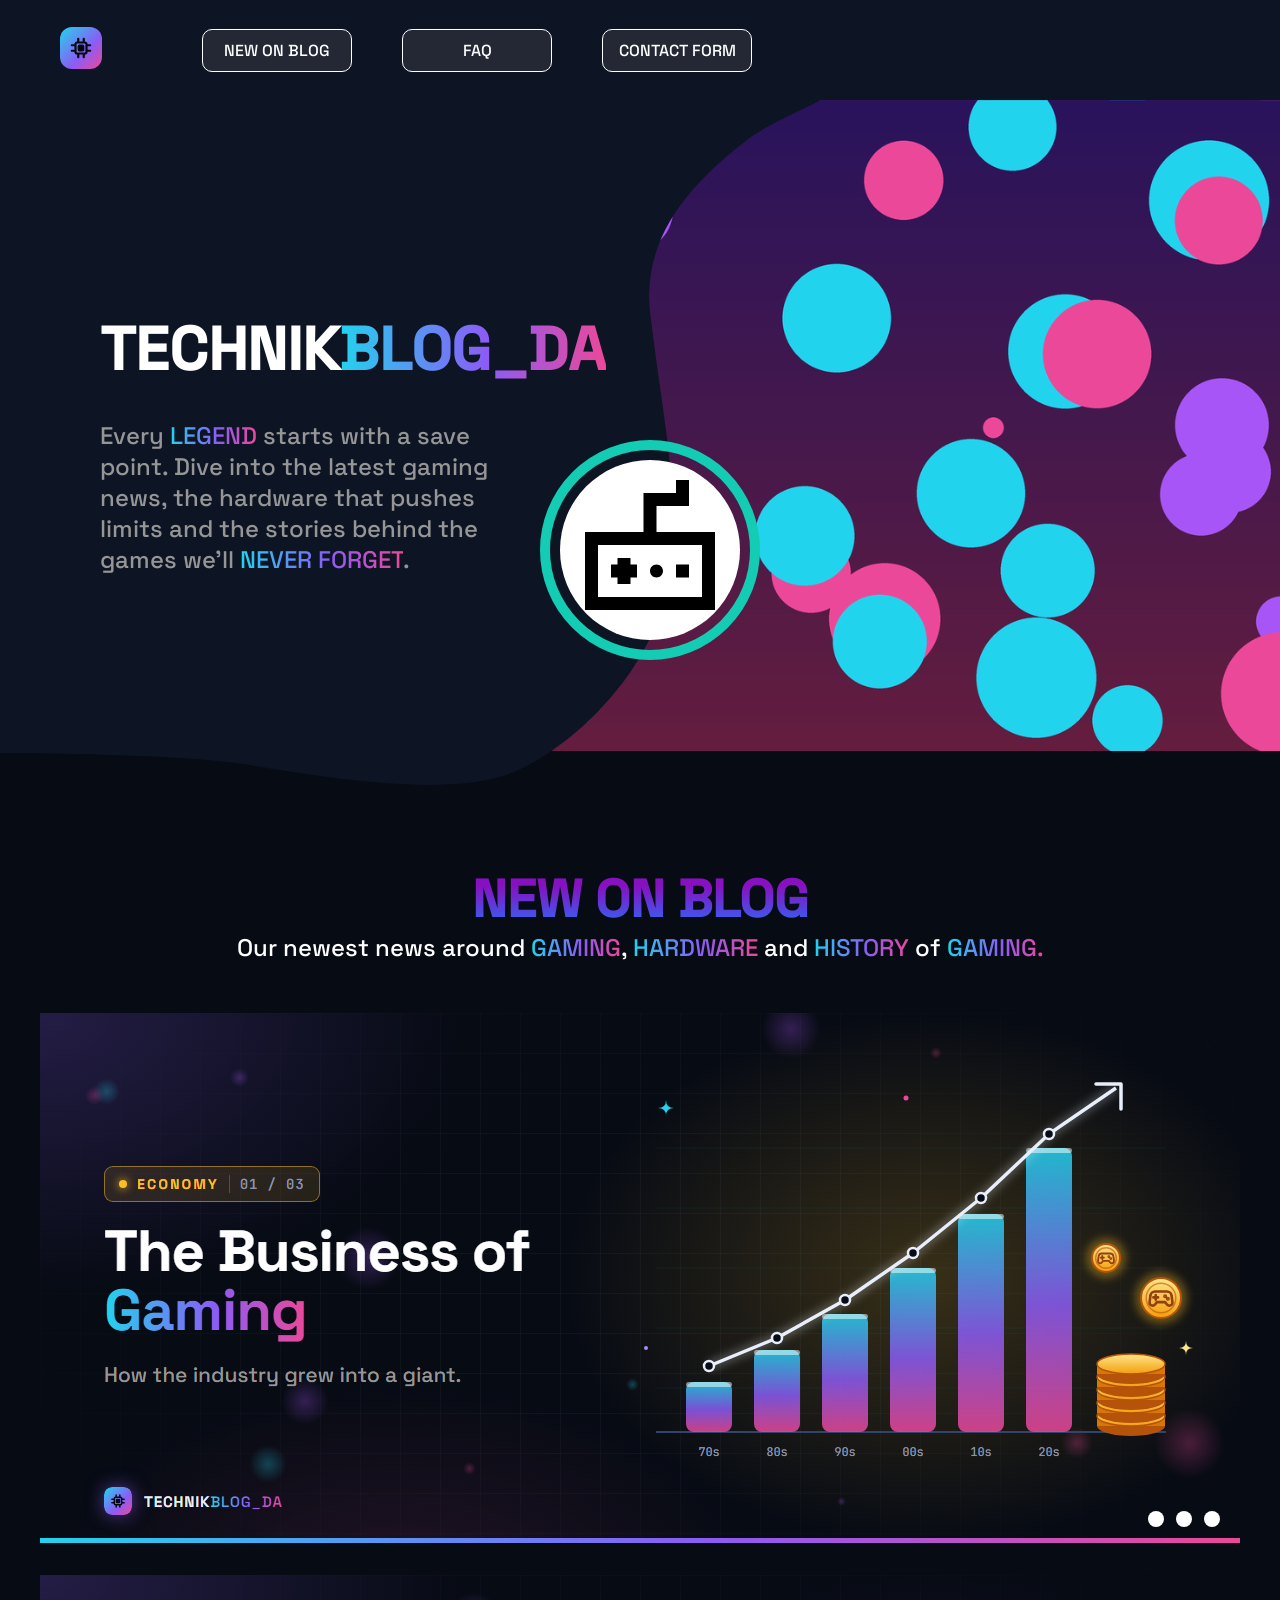
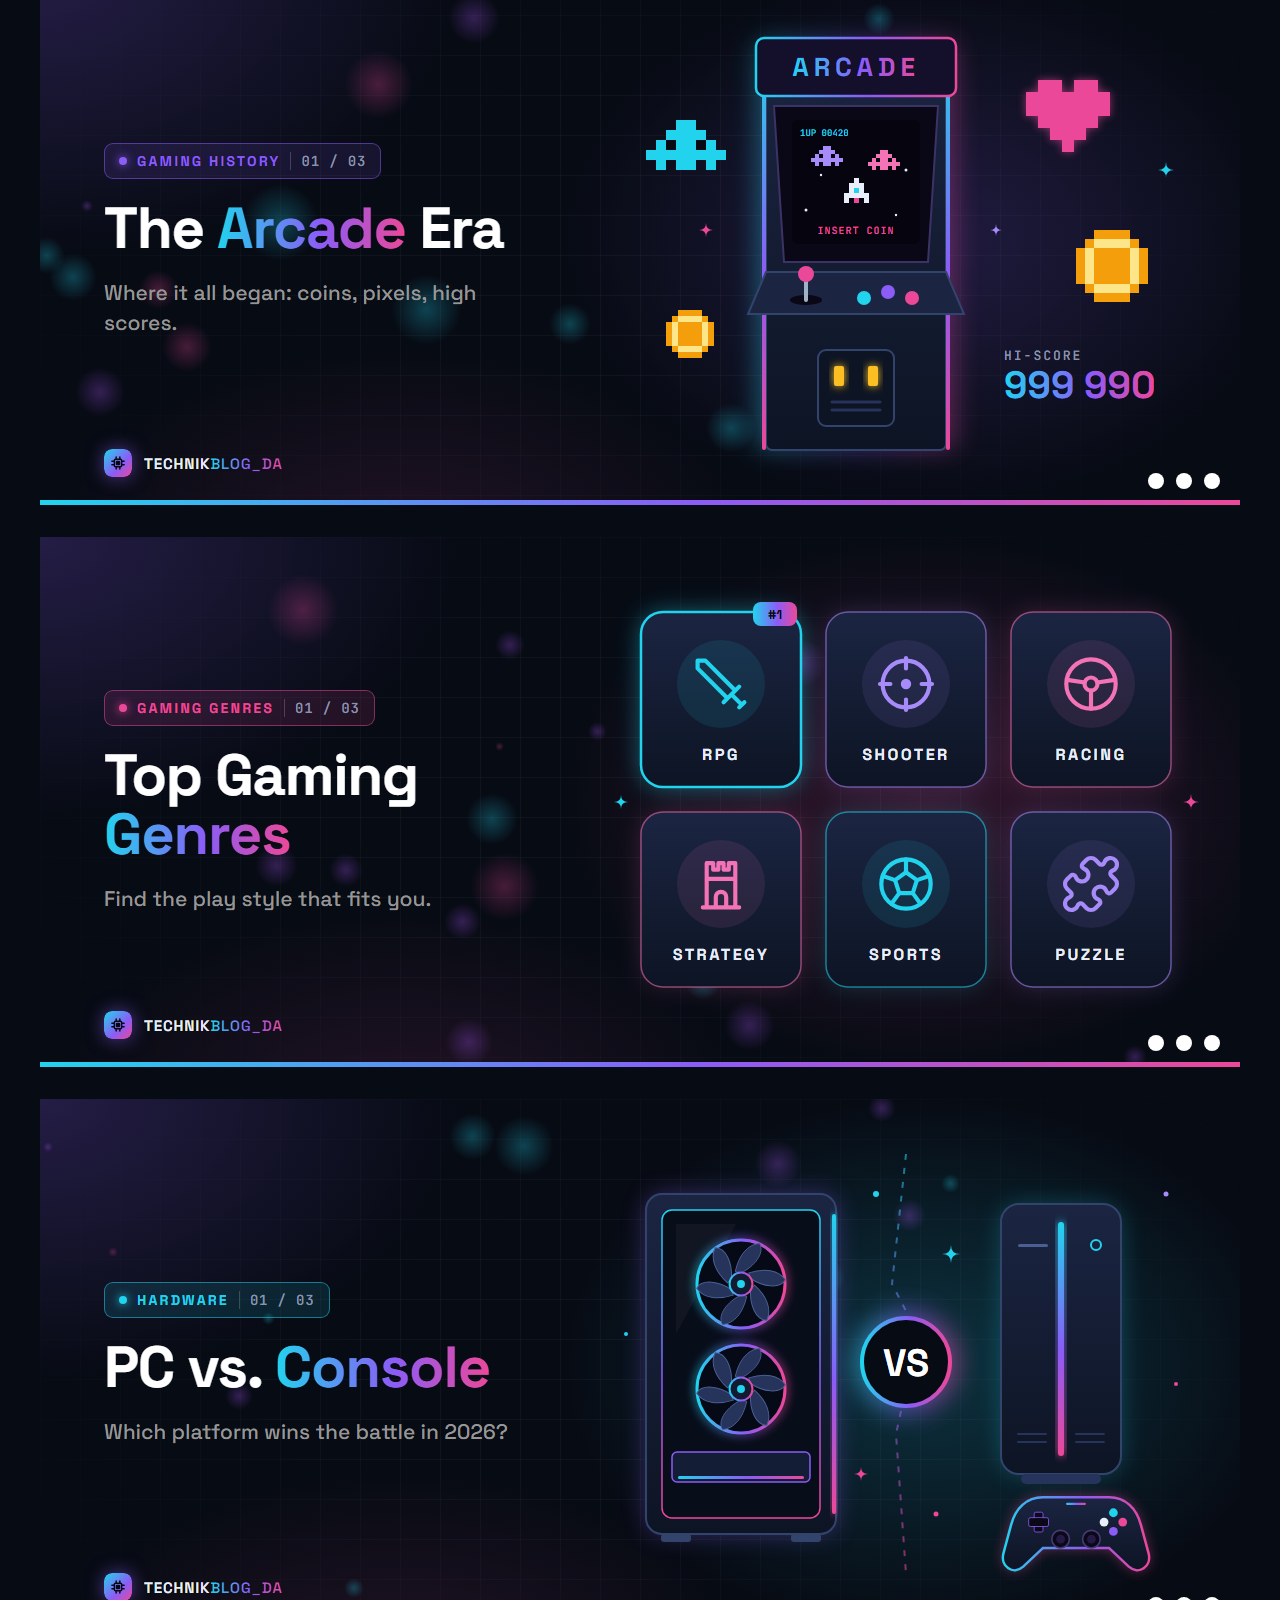
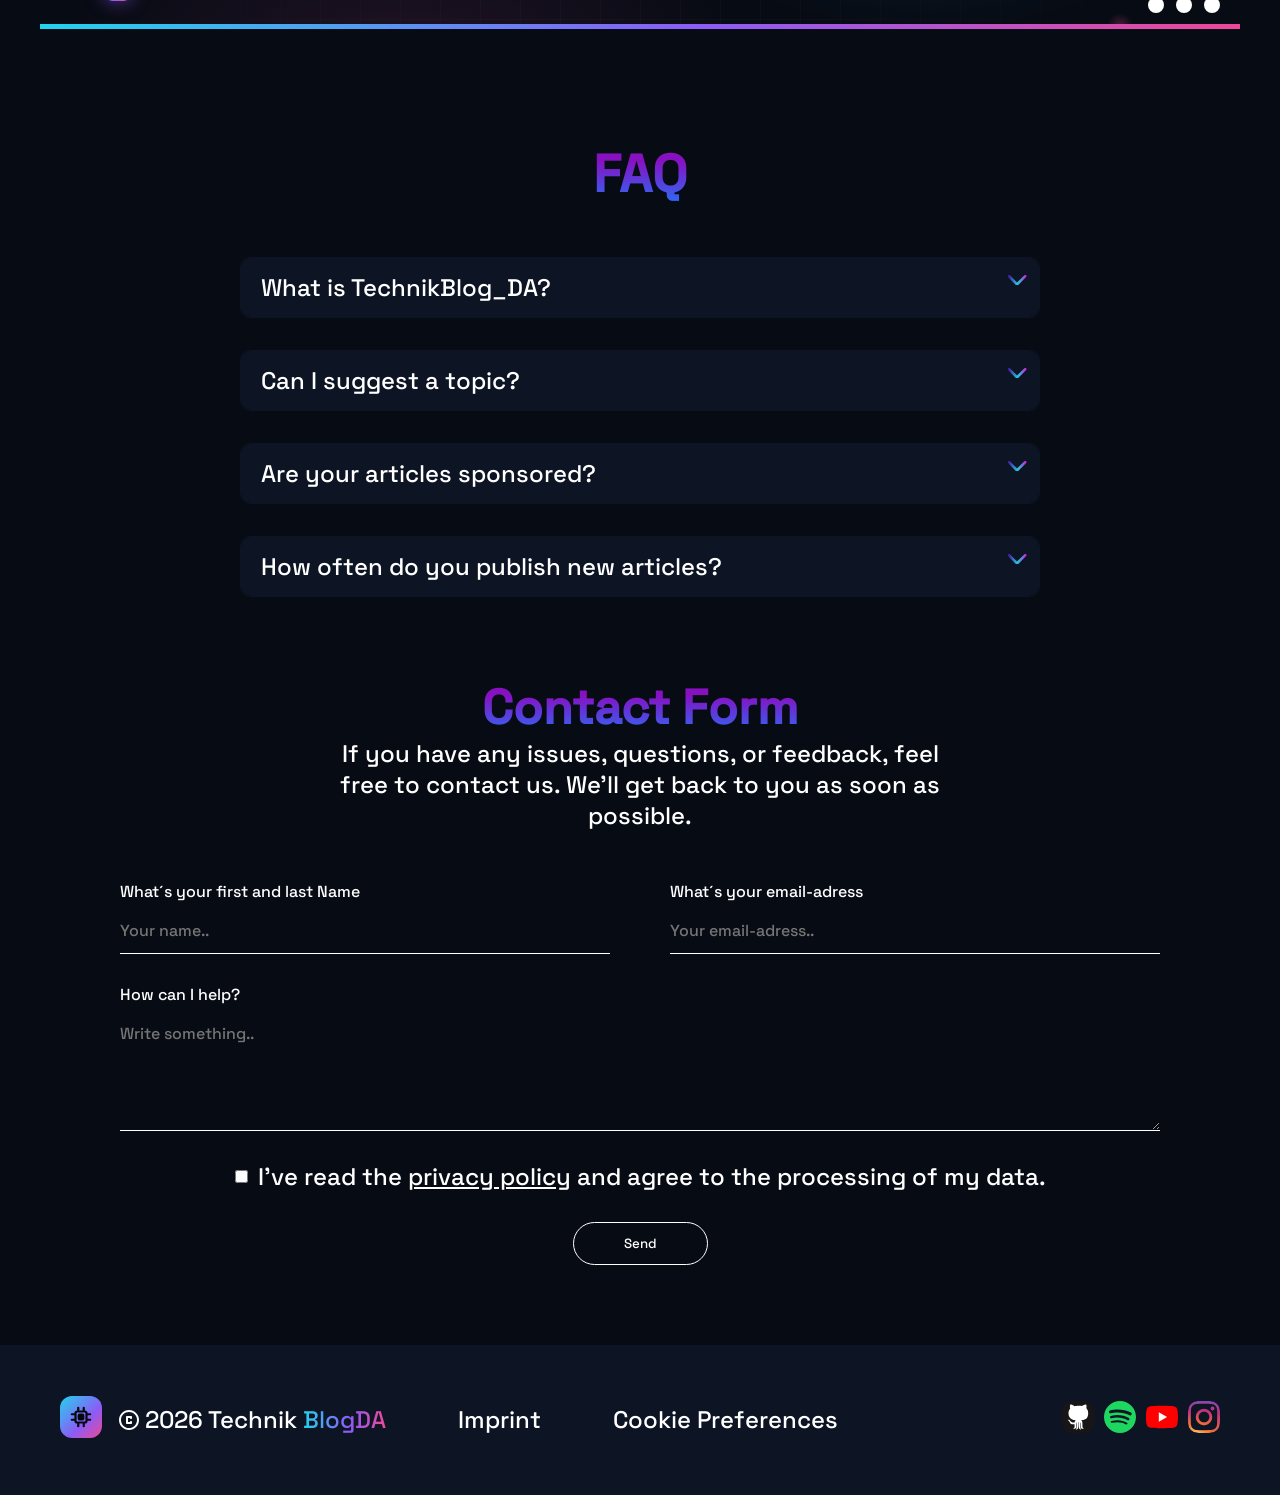
==== commit dfe7ce5a: "style: added some footer nav bar styling for index html" ====
--- a/index.html
+++ b/index.html
@@ -268,8 +268,11 @@
     <div class="fixed-rail"></div>
     <div class="nav-responsive">
         <a href="./index.html"><img src="./assets/pictures/resonsive-svg/nav_home.svg" alt="home"></a>
+        <div class="nav-responsive-decoration"></div>
         <a href="./index.html#news"><img src="./assets/pictures/resonsive-svg/nav_controller.svg" alt="controller"></a>
+        <div class="nav-responsive-decoration"></div>
         <a href="./index.html#faq"><img src="./assets/pictures/resonsive-svg/nav_help.svg" alt="help"></a>
+        <div class="nav-responsive-decoration"></div>
         <a href="./index.html#contactform"><img src="./assets/pictures/resonsive-svg/nav_profile.svg" alt="profile"></a>
     </div>
 </body>
--- a/styles/nav.css
+++ b/styles/nav.css
@@ -2,7 +2,7 @@
     display: flex;
     justify-content: start;
     width: 100%;
-    background-color: var(--header-color-black-transparent);
+    background-color: var(--overlay-color-overlayblack);
 }
 
 .landing-nav {
--- a/style.css
+++ b/style.css
@@ -16,6 +16,7 @@
 .logo-responsive-nav {
     display: none;
 }
+
 
 .main-section-vector-header::before {
     content: "";
@@ -210,7 +211,7 @@
 }
 
 .section-faq-questions p {
-    font-size: 16px;
+    font-size: 24px;
     padding: 4px 10px;
 }
 
@@ -728,7 +729,6 @@
     .nav-responsive {
         display: flex;
         justify-content: space-evenly;
-        width: 100%;
     }
 
     .footer-text p {
@@ -770,14 +770,27 @@
         align-items: center;
         position: fixed;
 
-        width: 100%;
-        height: 88px;
-
-
-        bottom: 0px;
+        width: 90%;
+        height: 80px;
+
+
+        bottom: 12px;
         background-color: var(--overlay-color-overlayblack-two);
-    }
-
+        border-radius: 100px;
+        margin: 5%;
+    }
+
+    .fixed-rail {
+        height: 130px;
+        background-color: var(--overlay-color-overlayblack-two);
+    }
+
+    .nav-responsive-decoration {
+        height: 60%;
+        width: 2px;
+        background-color: blueviolet;
+        border-radius: 100%;
+    }
 }
 
 @media screen and (max-width:480px) {
@@ -830,7 +843,7 @@
     }
 
     .contact-section {
-        padding: 80px 0px;
+        padding: 80px 10px;
     }
 
     .section-slider {
@@ -925,12 +938,14 @@
         align-items: center;
         position: fixed;
 
-        width: 100%;
+        width: 90%;
         height: 88px;
 
 
-        bottom: 0px;
+        bottom: 15px;
         background-color: var(--overlay-color-overlayblack-two);
+        border-radius: 100px;
+        margin: 5%;
     }
 
     .footer-text p {
@@ -963,7 +978,8 @@
     }
 
     .fixed-rail {
-        height: 88px;
+        height: 130px;
+        background-color: var(--overlay-color-overlayblack-two);
     }
 
     .contact-section p,
@@ -980,4 +996,11 @@
     .logo-responsive-nav {
         display: block;
     }
+
+    .nav-responsive-decoration {
+        height: 60%;
+        width: 2px;
+        background-color: blueviolet;
+        border-radius: 100%;
+    }
 }
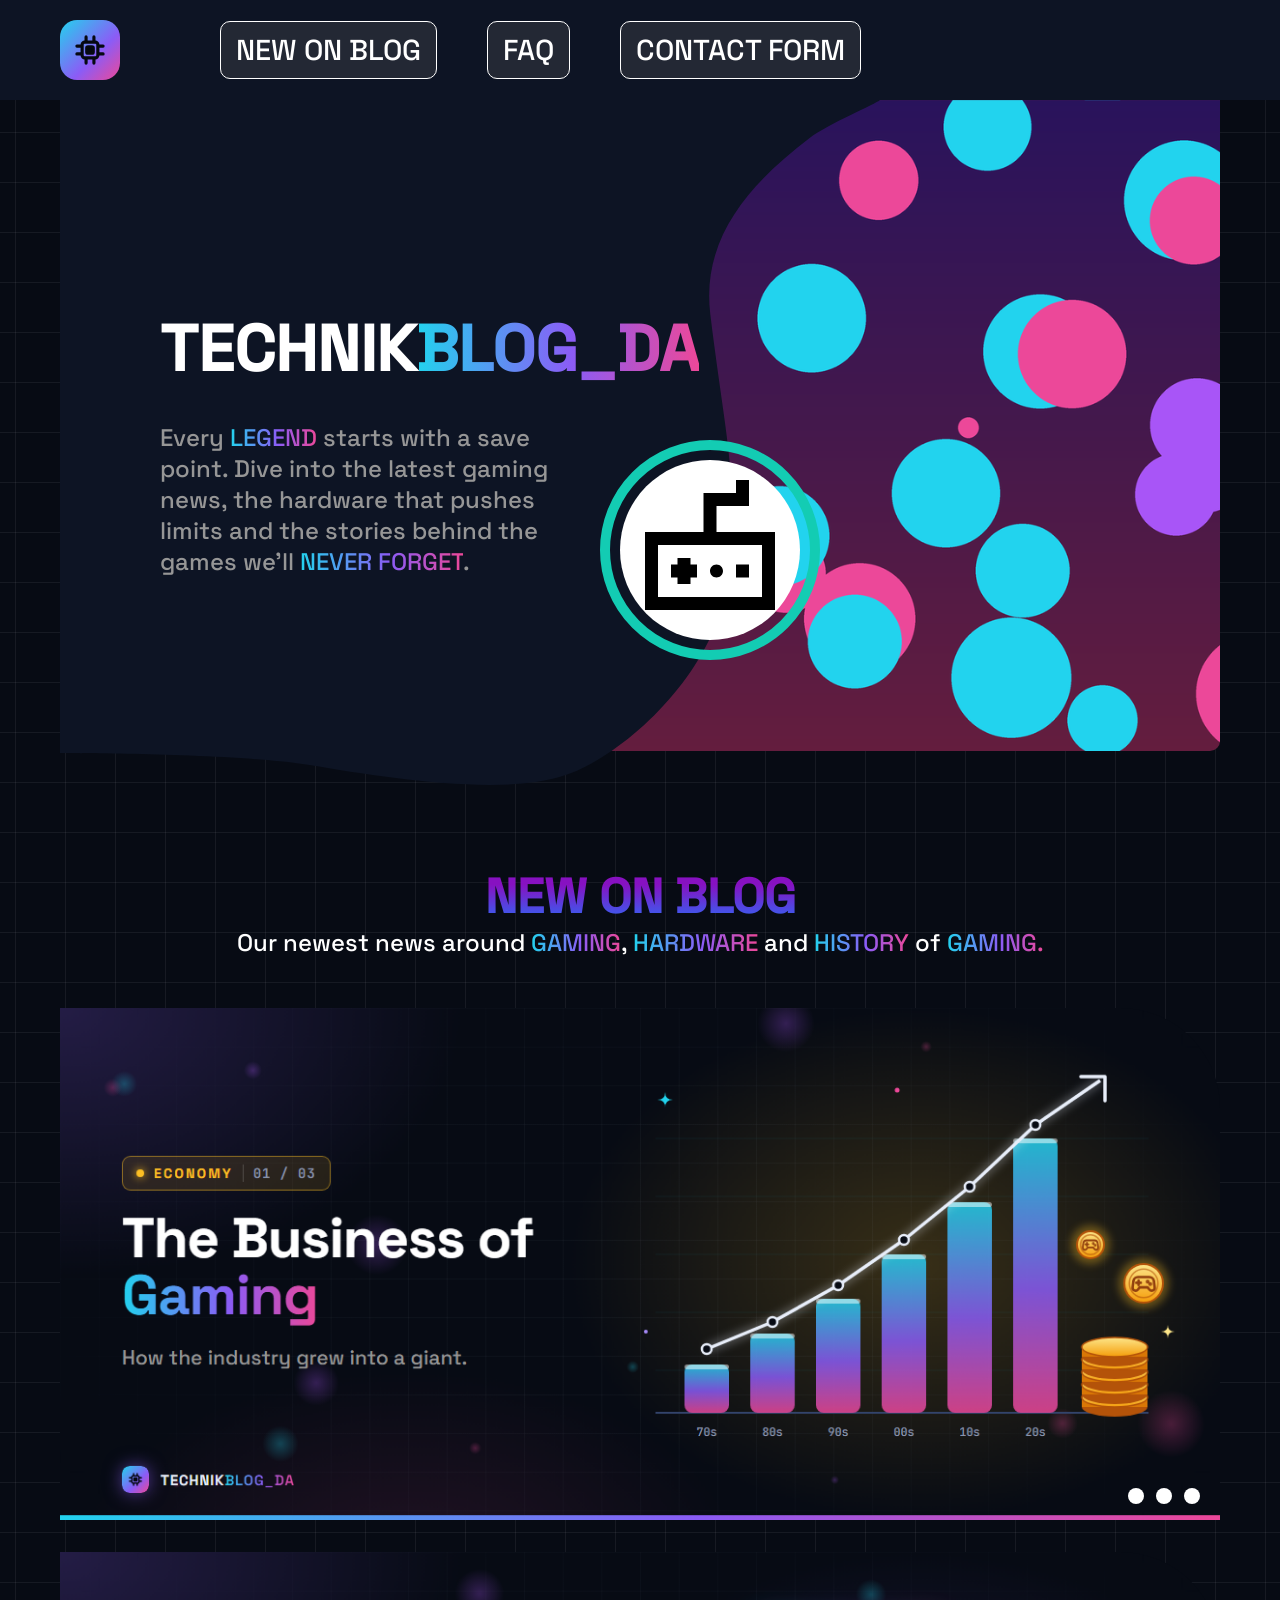
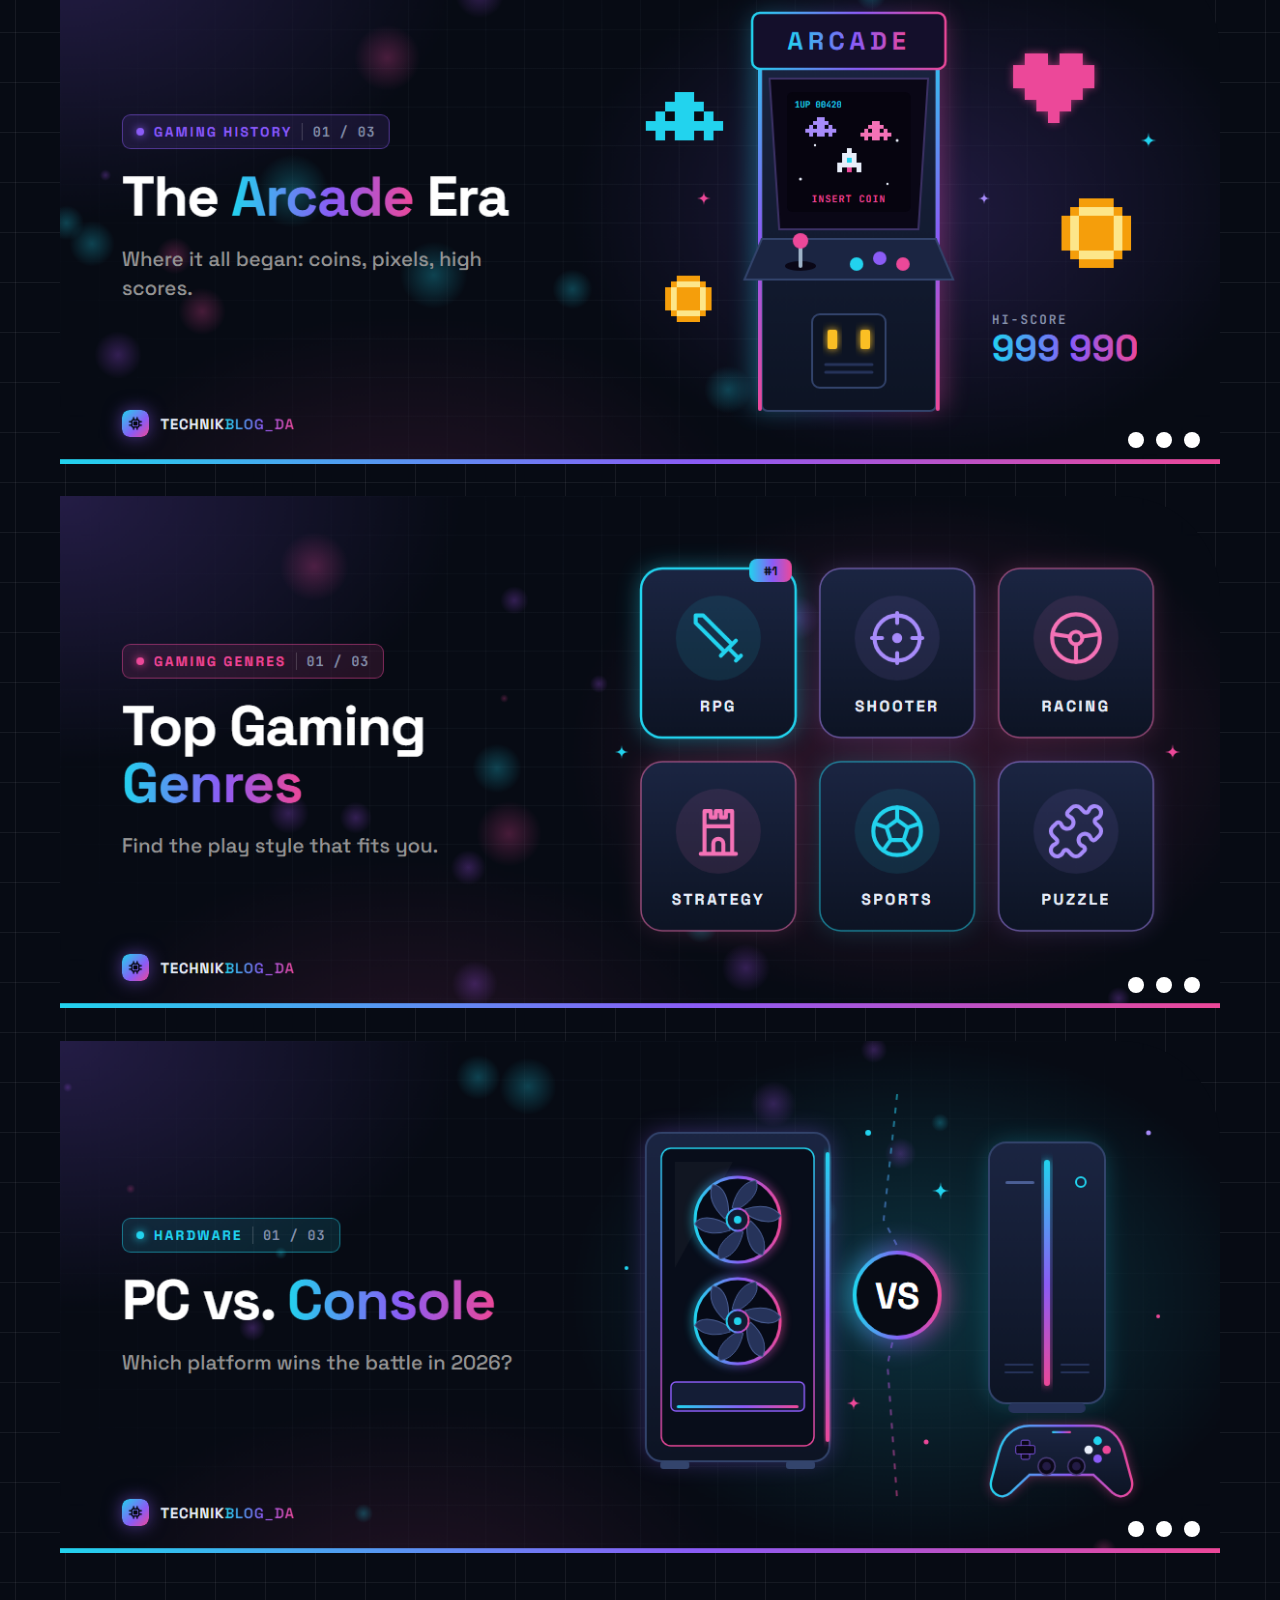
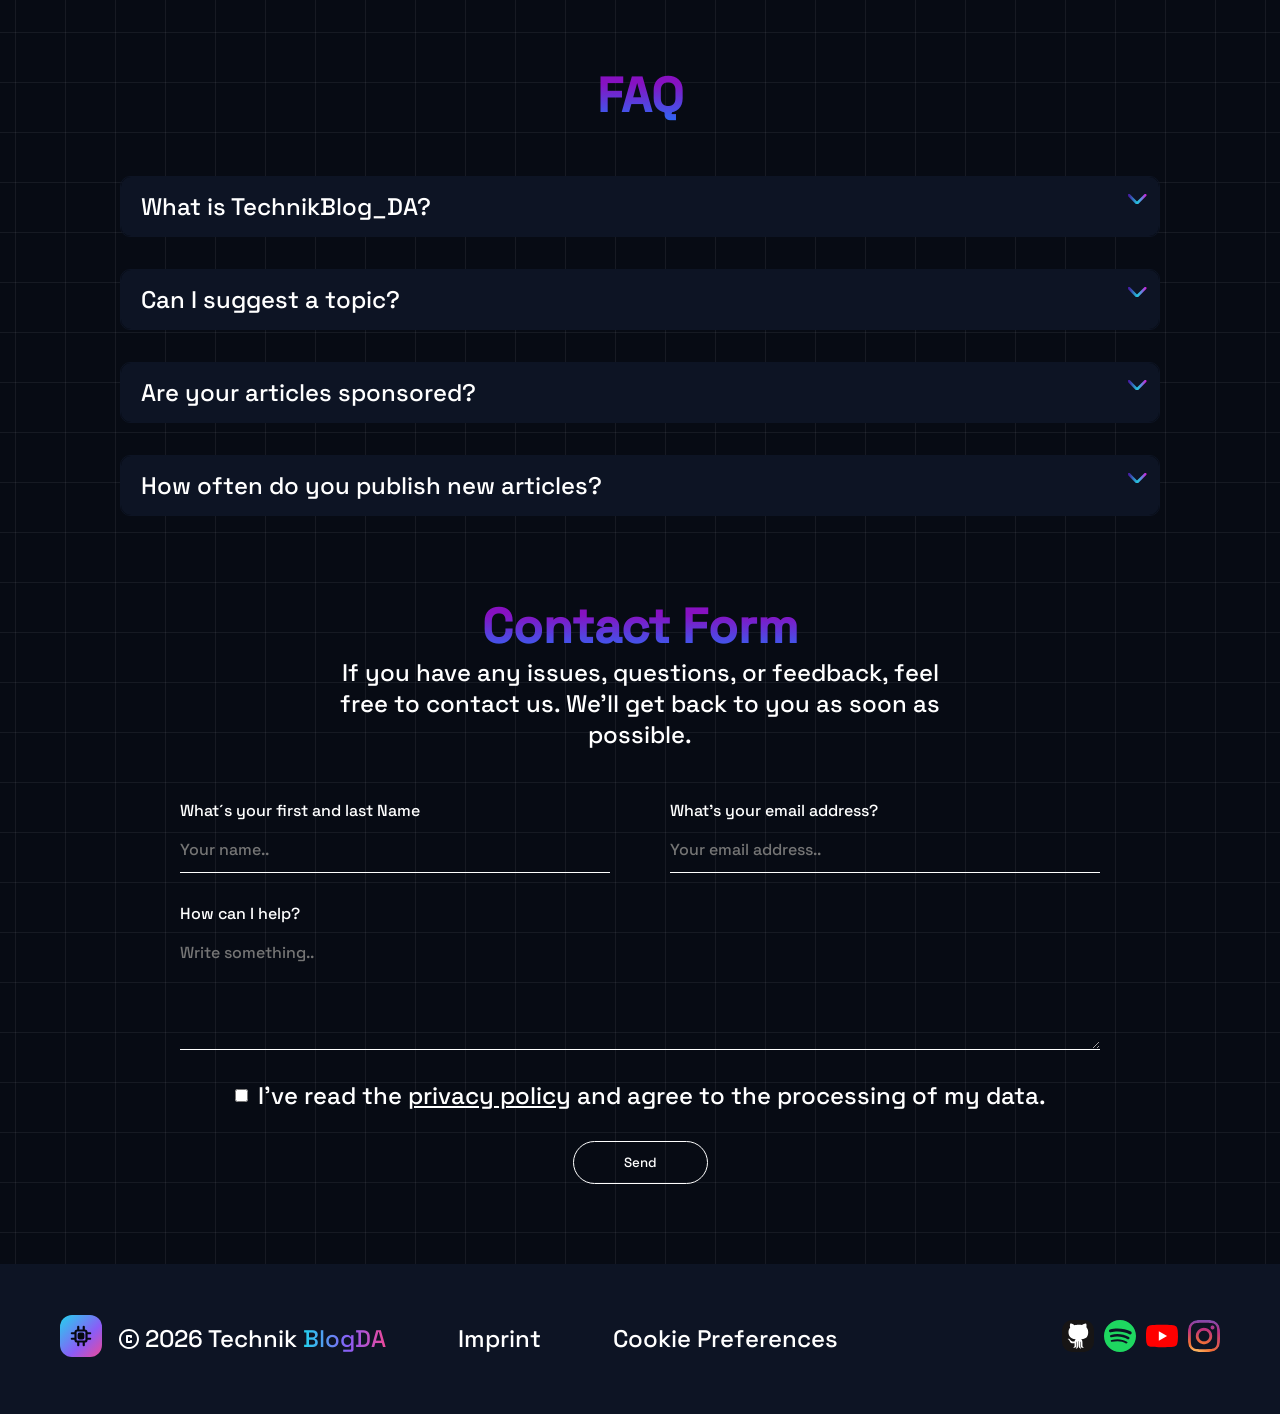
==== commit c55438df: "feat: added contact form requirements" ====
--- a/index.html
+++ b/index.html
@@ -157,40 +157,44 @@
 
             <div class="section-faq-questions">
                 <details>
-                    <summary><p>What is TechnikBlog_DA?</p>
-                        <img class="faq-arrowdown" src="./assets/svg/arrow_down.svg"
-                            alt="arrowdown">
-                        <img class="faq-arrowup" src="./assets/svg/arrow_up.svg" alt="arrowup">
-                    </summary>
-                    <p class="section-faq-answer">TechnikBlog_DA is a project by Vanessa,Luca, Salih and Daniel. <br> We write about gaming, PC
+                    <summary>
+                        <p>What is TechnikBlog_DA?</p>
+                        <img class="faq-arrowdown" src="./assets/svg/arrow_down.svg" alt="arrowdown">
+                        <img class="faq-arrowup" src="./assets/svg/arrow_up.svg" alt="arrowup">
+                    </summary>
+                    <p class="section-faq-answer">TechnikBlog_DA is a project by Vanessa,Luca, Salih and Daniel. <br> We
+                        write about gaming, PC
                         hardware, the history of video games <br>and the business behind the games industry.</p>
                 </details>
                 <details>
-                    <summary><p>Can I suggest a topic?</p>
-                        <img class="faq-arrowdown" src="./assets/svg/arrow_down.svg"
-                            alt="arrowdown">
-                        <img class="faq-arrowup" src="./assets/svg/arrow_up.svg" alt="arrowup">
-                    </summary>
-                    <p class="section-faq-answer">Absolutely! <br>Just use the contact form below and tell us what you’d like to read about. <br>
+                    <summary>
+                        <p>Can I suggest a topic?</p>
+                        <img class="faq-arrowdown" src="./assets/svg/arrow_down.svg" alt="arrowdown">
+                        <img class="faq-arrowup" src="./assets/svg/arrow_up.svg" alt="arrowup">
+                    </summary>
+                    <p class="section-faq-answer">Absolutely! <br>Just use the contact form below and tell us what you’d
+                        like to read about. <br>
                         We’re
                         always looking for new ideas.</p>
                 </details>
                 <details>
-                    <summary><p>Are your articles sponsored?</p>
-                        <img class="faq-arrowdown" src="./assets/svg/arrow_down.svg"
-                            alt="arrowdown">
-                        <img class="faq-arrowup" src="./assets/svg/arrow_up.svg" alt="arrowup">
-                    </summary>
-                    <p class="section-faq-answer">No. <br>TechnikBlog_DA is an independent project. <br>All opinions and recommendations are our
+                    <summary>
+                        <p>Are your articles sponsored?</p>
+                        <img class="faq-arrowdown" src="./assets/svg/arrow_down.svg" alt="arrowdown">
+                        <img class="faq-arrowup" src="./assets/svg/arrow_up.svg" alt="arrowup">
+                    </summary>
+                    <p class="section-faq-answer">No. <br>TechnikBlog_DA is an independent project. <br>All opinions and
+                        recommendations are our
                         own.</p>
                 </details>
                 <details>
-                    <summary><p>How often do you publish new articles?</p>
-                        <img class="faq-arrowdown"
-                            src="./assets/svg/arrow_down.svg" alt="arrowdown">
-                        <img class="faq-arrowup" src="./assets/svg/arrow_up.svg" alt="arrowup">
-                    </summary>
-                    <p class="section-faq-answer">We add new articles regularly. <br>Check the “New on Blog” section to see what’s new.</p>
+                    <summary>
+                        <p>How often do you publish new articles?</p>
+                        <img class="faq-arrowdown" src="./assets/svg/arrow_down.svg" alt="arrowdown">
+                        <img class="faq-arrowup" src="./assets/svg/arrow_up.svg" alt="arrowup">
+                    </summary>
+                    <p class="section-faq-answer">We add new articles regularly. <br>Check the “New on Blog” section to
+                        see what’s new.</p>
                 </details>
             </div>
         </section>
@@ -206,19 +210,20 @@
             <form class="contact-form" action="/action_page.php">
                 <div class="form-row">
                     <div class="field">
-                        <label for="fname">What´s your first and last Name </label>
-                        <input type="text" id="fname" name="firstname" placeholder="Your name..">
+                        <label for="name">What´s your first and last Name </label>
+                        <input type="text" id="name" name="name" placeholder="Your name.." required>
                     </div>
 
                     <div class="field">
-                        <label for="email-adress">What´s your email-adress</label>
-                        <input type="text" id="lname" name="lastname" placeholder="Your email-adress..">
+                        <label for="email">What's your email address?</label>
+                        <input type="email" id="email" name="email" placeholder="Your email address.." required
+                            pattern="[^@\s]+@[^@\s]+\.[^@\s]+">
                     </div>
                 </div>
 
                 <div class="field">
-                    <label for="subject">How can I help?</label>
-                    <textarea id="subject" name="subject" placeholder="Write something.."></textarea>
+                    <label for="message">How can I help?</label>
+                    <textarea id="message" name="message" placeholder="Write something.." required></textarea>
                 </div>
 
                 <label class="privacy">
--- a/styles/background.css
+++ b/styles/background.css
@@ -1,4 +1,15 @@
-html{
+html {
   background-color: var(--background-color-black);
 }
-    /* // Bitte weiter dran arbeiten */+
+body {
+  height: 100%;
+  --grid-color: #ffffff10;
+  --grid-size: 50px;
+  background:
+    linear-gradient(to right, var(--grid-color) 1px, transparent 1px),
+    linear-gradient(to bottom, var(--grid-color) 1px, transparent 1px);
+  background-size: var(--grid-size) var(--grid-size);
+  background-position: center;
+  
+}
--- a/styles/fonts.css
+++ b/styles/fonts.css
@@ -5,4 +5,13 @@
   font-style: normal;
   font-weight: 500;
   src: url('../assets/fonts/space-grotesk-v22-latin-500.woff2') format('woff2'); /* Chrome 36+, Opera 23+, Firefox 39+, Safari 12+, iOS 10+ */
+}
+
+/* vt323-regular - latin */
+@font-face {
+  font-display: swap; /* Check https://developer.mozilla.org/en-US/docs/Web/CSS/@font-face/font-display for other options. */
+  font-family: 'VT323';
+  font-style: normal;
+  font-weight: 400;
+  src: url(../assets/fonts/vt323-v18-latin-regular.woff2) format('woff2'); /* Chrome 36+, Opera 23+, Firefox 39+, Safari 12+, iOS 10+ */
 }
--- a/styles/variables.css
+++ b/styles/variables.css
@@ -5,7 +5,7 @@
     --secondary-font-greywhite: rgb(150, 150, 150);
     --secondary-font-alabaster: rgb(237, 234, 222);
     --overlay-color-overlayblack: #0D1424;
-    --overlay-color-overlayblack-two:#192135;
+    --overlay-color-overlayblack-two: #192135;
     --header-color-black-transparent: rgba(0, 0, 0, 0.2);
     --hyperlink-black-transparent: rgba(102, 102, 102, 0.25);
     --colorwave: rgb(34, 211, 238), rgb(139, 92, 246) 55%, rgb(236, 72, 153);
@@ -13,8 +13,17 @@
     --colorwave-gold: rgba(113, 91, 25, 1.0) 0%, rgba(248, 218, 141, 1.0) 33%, rgba(202, 150, 25, 1.0) 67%, rgba(251, 211, 132, 1.0) 100%;
     --colorwave-blossomair: linear-gradient(90deg, hsla(141, 54%, 86%, 1) 0%, hsla(333, 73%, 85%, 1) 50%, hsla(211, 58%, 79%, 1) 100%);
     --playstationcolor: #094595, rgb(81, 128, 190) 50%, #094595;
-    --xboxcolor: #107C10, rgb(33, 206, 99) 50%,#107C10 ;
+    --xboxcolor: #107C10, rgb(33, 206, 99) 50%, #107C10;
     --amdcolor: #DE0030;
-    --nintendocolor: #FF000A,rgb(224, 45, 45),#FF000A;
-    --nvidiacolor: #72B300,rgba(44, 197, 52, 0.747),#72B300;
+    --nintendocolor: #FF000A, rgb(224, 45, 45), #FF000A;
+    --nvidiacolor: #72B300, rgba(44, 197, 52, 0.747), #72B300;
+    --colorwave-picks: #fde68a, #f59e0b, #f97316;
+    --gta6-deep-violet: #3b146b;
+    --gta6-purple: #7b208f;
+    --gta6-magenta: #c9349b;
+    --gta6-coral-pink: #f36a78;
+    --gta6-coral: #f87572;
+    --gta6-orange: #ff9b55;
+    --gta6-warm-yellow: #ffb458;
+    --gta6-colorwave: linear-gradient(90deg, #3b146b, #7b208f, #c9349b, #f36a78, #f87572, #ff9b55, #ffb458, #ff9b55, #c9349b, #7b208f, #3b146b);
 }
--- a/styles/standart.css
+++ b/styles/standart.css
@@ -8,8 +8,17 @@
 
 html {
     scroll-behavior: smooth;
+    cursor: crosshair;
 }
 
-h1{font-size: 60px;}
-h2{font-size: 52px;}
-p{font-size: 24px;}+h1 {
+    font-size: 64px;
+}
+
+h2 {
+    font-size: 48px;
+}
+
+p {
+    font-size: 24px;
+}
--- a/styles/nav.css
+++ b/styles/nav.css
@@ -16,6 +16,12 @@
     gap: 100px;
 }
 
+.nav_icon a:first-child img {
+    width: 60px;
+    display: flex;
+    justify-self: center;
+}
+
 nav {
     display: flex;
     gap: 50px;
@@ -28,14 +34,54 @@
     background-color: var(--hyperlink-black-transparent);
     border: 1px solid var(--main-font-white);
     border-radius: 10px;
+    max-width: 100%;
+    font-size: 1.8rem;
 
-    display: flex;
     justify-content: center;
-    width: 150px;
+    color: #ffffff;
+    position: relative;
+    display: inline-block;
 }
+
+nav a::after,
+nav a::before {
+    content: '';
+    position: absolute;
+    width: 100%;
+    height: 2px;
+    background: linear-gradient(to right, var(--colorwave));
+    bottom: -5px;
+    left: 0;
+    transform: scaleX(0);
+    transform-origin: right;
+    transition: transform 200ms ease-out;
+}
+
+nav a::before {
+    top: -5px;
+    transform-origin: left;
+}
+
+nav a:hover::after,
+nav a:hover::before {
+    transform: scaleX(1);
+}
+
 
 .nav_icon {
     display: flex;
     align-items: center;
     gap: 20px;
 }
+
+@media screen and (min-width:930px) and (max-width:1439px) {
+    nav a {
+        font-size: 1.8rem;
+    }
+}
+
+@media screen and (max-width:929px) {
+    nav a {
+        font-size: 1.6rem;
+    }
+}
--- a/style.css
+++ b/style.css
@@ -28,6 +28,7 @@
     background-image: url(./assets/pictures/header_bubbles.png);
     background-size: cover;
     background-position: center;
+    border-bottom-right-radius: 10px;
 }
 
 .main-section-vector-header img {
@@ -199,7 +200,7 @@
     gap: 32px;
     width: 100%;
 
-    padding: 0px 120px;
+    padding: 0px 0px;
 
 
 }
@@ -298,8 +299,31 @@
     }
 
     input[type=submit]:hover {
-        background-color: white;
-        color: black;
+        color: rgb(126, 30, 30);
+    }
+
+    input[type=submit]:not(:disabled):hover {
+        background-color: var(--background-color-black);
+    }
+
+    .contact-form:invalid input[type=submit] {
+        opacity: 0.4;
+        pointer-events: none;
+    }
+
+    input:user-invalid,
+    textarea:user-invalid {
+        border-bottom: 2px solid #ff6b6b;
+    }
+
+    .error {
+        display: none;
+        color: #ff6b6b;
+        font-size: 0.8rem;
+    }
+
+    input:user-invalid+.error {
+        display: block;
     }
 
     padding: 0px 120px;
@@ -564,7 +588,11 @@
     }
 }
 
-@media screen and (min-width:1280px) and (max-width:1439px) {
+@media screen and (min-width:901px) and (max-width:1439px) {
+    main {
+        padding: 0px 60px;
+    }
+
     .section-footer {
         padding: 0px 60px;
     }
@@ -593,77 +621,18 @@
         display: none;
     }
 
-}
-
-@media screen and (min-width:769px) and (max-width:1279px) {
+    .section-faq {
+        padding: 0px 60px;
+    }
+
+    .main-section-vector-header::before {
+        left: 500px;
+    }
+}
+
+@media screen and (min-width:769px) and (max-width:900px) {
     .section-footer {
         padding: 0px 60px;
-    }
-
-    .landing-nav {
-        padding: 50px 60px;
-        gap: 50px;
-    }
-
-    .slider_1 {
-        display: block;
-    }
-
-    .mini_slider {
-        margin-bottom: 32px;
-    }
-
-    .contact-section {
-        padding: 80px 0px;
-    }
-
-    .section-slider {
-        padding: 80px 40px;
-    }
-
-    .main-section-vector-header::before {
-        left: 400px;
-    }
-
-    .section-faq-questions {
-        padding: 0px;
-    }
-
-    .logo-responsive-nav {
-        display: none;
-    }
-
-    .footer-text {
-        justify-content: space-between;
-    }
-
-}
-
-@media screen and (min-width:481px) and (max-width:768px) {
-    .main-section-vector-header::before {
-        width: 100%;
-        left: 0;
-
-        height: 515px;
-    }
-
-    .main-section-vector-header>img {
-        display: flex;
-        justify-self: flex-start;
-        flex-wrap: unset;
-
-        width: 420px;
-        right: 10%;
-        bottom: 1px;
-    }
-
-    .main-section-vector-header {
-        height: 515px;
-    }
-
-    .main-section-header-logo {
-        top: 130px;
-        left: 180px;
     }
 
     .section-footer {
@@ -674,63 +643,6 @@
         padding-bottom: 15px;
     }
 
-    .landing-nav {
-        padding: 50px 60px;
-        gap: 0px;
-
-        width: 100%;
-    }
-
-    .slider_1 {
-        display: block;
-    }
-
-    .mini_slider {
-        margin-bottom: 32px;
-    }
-
-    .contact-section {
-        padding: 80px 0px;
-    }
-
-    .section-slider {
-        padding: 80px 40px;
-    }
-
-    .section-faq-questions {
-        padding: 0px;
-    }
-
-
-    .main-section-header-content {
-        display: none;
-    }
-
-    .navigation a {
-        display: none;
-    }
-
-    .nav_icon>a {
-        display: none;
-    }
-
-    .nav_icon {
-        justify-content: center;
-        align-items: center;
-
-        width: 100%;
-    }
-
-    .logo-responsive {
-        display: none;
-    }
-
-
-    .nav-responsive {
-        display: flex;
-        justify-content: space-evenly;
-    }
-
     .footer-text p {
         font-size: 1rem;
     }
@@ -756,12 +668,62 @@
         gap: 15px;
     }
 
-    .logo-responsive-nav {
+    .logo-responsive {
+        display: none;
+    }
+
+    .landing-nav {
+        display: flex;
+        align-items: center;
+        justify-content: center;
+        padding: 50px 60px;
+        gap: 0px;
+
+        width: 100%;
+    }
+
+    .navigation a {
+        display: none;
+    }
+
+    .slider_1 {
         display: block;
     }
 
+    .mini_slider {
+        margin-bottom: 32px;
+    }
+
+    .contact-section {
+        padding: 80px 0px;
+    }
+
+    .section-slider {
+        padding: 80px 40px;
+    }
+
+    .main-section-vector-header::before {
+        left: 400px;
+    }
+
+    .section-faq-questions {
+        padding: 0px;
+    }
+
+    .footer-text {
+        justify-content: space-between;
+    }
+
     .fixed-rail {
-        height: 88px;
+        height: 130px;
+        background-color: var(--overlay-color-overlayblack-two);
+    }
+
+    .nav-responsive-decoration {
+        height: 60%;
+        width: 2px;
+        background-color: blueviolet;
+        border-radius: 100%;
     }
 
     .nav-responsive {
@@ -774,10 +736,142 @@
         height: 80px;
 
 
-        bottom: 12px;
-        background-color: var(--overlay-color-overlayblack-two);
+        bottom: 5px;
+        /* background-color: var(--overlay-color-overlayblack-two); */
         border-radius: 100px;
         margin: 5%;
+        background-color: rgba(54, 55, 95, 0);
+        backdrop-filter: blur(10px);
+        -webkit-tap-highlight-color: transparent;
+    }
+}
+
+@media screen and (min-width:481px) and (max-width:768px) {
+    .main-section-vector-header::before {
+        width: 100%;
+        left: 0;
+
+        height: 515px;
+    }
+
+    .main-section-vector-header>img {
+        display: flex;
+        justify-self: flex-start;
+        flex-wrap: unset;
+
+        width: 420px;
+        right: 10%;
+        bottom: 1px;
+    }
+
+    .main-section-vector-header {
+        height: 515px;
+    }
+
+    .main-section-header-logo {
+        top: 130px;
+        left: 180px;
+    }
+
+    .section-footer {
+        padding: 0px 50px;
+        align-items: end;
+
+        height: 130px;
+        padding-bottom: 15px;
+    }
+
+    .landing-nav {
+        padding: 50px 60px;
+        gap: 0px;
+
+        width: 100%;
+    }
+
+    .slider_1 {
+        display: block;
+    }
+
+    .mini_slider {
+        margin-bottom: 32px;
+    }
+
+    .contact-section {
+        padding: 80px 0px;
+    }
+
+    .section-slider {
+        padding: 80px 40px;
+    }
+
+    .section-faq-questions {
+        padding: 0px;
+    }
+
+    .contact-intro {
+        padding: 0px 40px;
+    }
+
+    .main-section-header-content {
+        display: none;
+    }
+
+    .navigation a {
+        display: none;
+    }
+
+    .nav_icon>a {
+        display: none;
+    }
+
+    .nav_icon {
+        justify-content: center;
+        align-items: center;
+
+        width: 100%;
+    }
+
+    .logo-responsive {
+        display: none;
+    }
+
+
+    .nav-responsive {
+        display: flex;
+        justify-content: space-evenly;
+    }
+
+    .footer-text p {
+        font-size: 1rem;
+    }
+
+    .footer-text {
+        gap: 5px;
+        flex-direction: column;
+
+        text-align: left;
+        align-items: normal;
+    }
+
+
+    .footer-text-copyright {
+        order: 2;
+    }
+
+    .footer-text-svg {
+        gap: 0px;
+    }
+
+    .footer-link {
+        gap: 15px;
+    }
+
+    .logo-responsive-nav {
+        display: block;
+    }
+
+    .fixed-rail {
+        height: 88px;
     }
 
     .fixed-rail {
@@ -791,6 +885,25 @@
         background-color: blueviolet;
         border-radius: 100%;
     }
+
+    .nav-responsive {
+        display: flex;
+        justify-content: space-evenly;
+        align-items: center;
+        position: fixed;
+
+        width: 90%;
+        height: 80px;
+
+
+        bottom: 5px;
+        /* background-color: var(--overlay-color-overlayblack-two); */
+        border-radius: 100px;
+        margin: 5%;
+        background-color: rgba(54, 55, 95, 0);
+        backdrop-filter: blur(10px);
+        -webkit-tap-highlight-color: transparent;
+    }
 }
 
 @media screen and (max-width:480px) {
@@ -932,6 +1045,63 @@
     }
 
 
+    .footer-text p {
+        font-size: 1rem;
+    }
+
+    .footer-text {
+        gap: 5px;
+        flex-direction: column;
+
+        text-align: left;
+        align-items: normal;
+    }
+
+
+    .footer-text-copyright {
+        order: 2;
+    }
+
+    .footer-text-svg {
+        gap: 0px;
+    }
+
+    .footer-link {
+        gap: 5px;
+    }
+
+    .text-responsive {
+        display: none;
+    }
+
+    .fixed-rail {
+        height: 130px;
+        background-color: var(--overlay-color-overlayblack-two);
+    }
+
+    .contact-section p,
+    .section-slider-text p,
+    .section-faq p {
+        font-size: 1.2rem;
+    }
+
+    .contact-section h2,
+    .section-faq h2,
+    .section-slider-text h2 {
+        font-size: 2.5rem;
+    }
+
+    .logo-responsive-nav {
+        display: block;
+    }
+
+    .nav-responsive-decoration {
+        height: 60%;
+        width: 2px;
+        background-color: blueviolet;
+        border-radius: 100%;
+    }
+
     .nav-responsive {
         display: flex;
         justify-content: space-evenly;
@@ -939,68 +1109,17 @@
         position: fixed;
 
         width: 90%;
-        height: 88px;
-
-
-        bottom: 15px;
-        background-color: var(--overlay-color-overlayblack-two);
+        height: 80px;
+
+
+        bottom: 5px;
+        /* background-color: var(--overlay-color-overlayblack-two); */
         border-radius: 100px;
         margin: 5%;
-    }
-
-    .footer-text p {
-        font-size: 1rem;
-    }
-
-    .footer-text {
-        gap: 5px;
-        flex-direction: column;
-
-        text-align: left;
-        align-items: normal;
-    }
-
-
-    .footer-text-copyright {
-        order: 2;
-    }
-
-    .footer-text-svg {
-        gap: 0px;
-    }
-
-    .footer-link {
-        gap: 5px;
-    }
-
-    .text-responsive {
-        display: none;
-    }
-
-    .fixed-rail {
-        height: 130px;
-        background-color: var(--overlay-color-overlayblack-two);
-    }
-
-    .contact-section p,
-    .section-slider-text p {
-        font-size: 1rem;
-    }
-
-    .contact-section h2,
-    .section-faq h2,
-    .section-slider-text h2 {
-        font-size: 2.5rem;
-    }
-
-    .logo-responsive-nav {
-        display: block;
-    }
-
-    .nav-responsive-decoration {
-        height: 60%;
-        width: 2px;
-        background-color: blueviolet;
-        border-radius: 100%;
-    }
+        background-color: rgba(54, 55, 95, 0);
+        backdrop-filter: blur(10px);
+        z-index: 5;
+        -webkit-tap-highlight-color: transparent;
+    }
+
 }
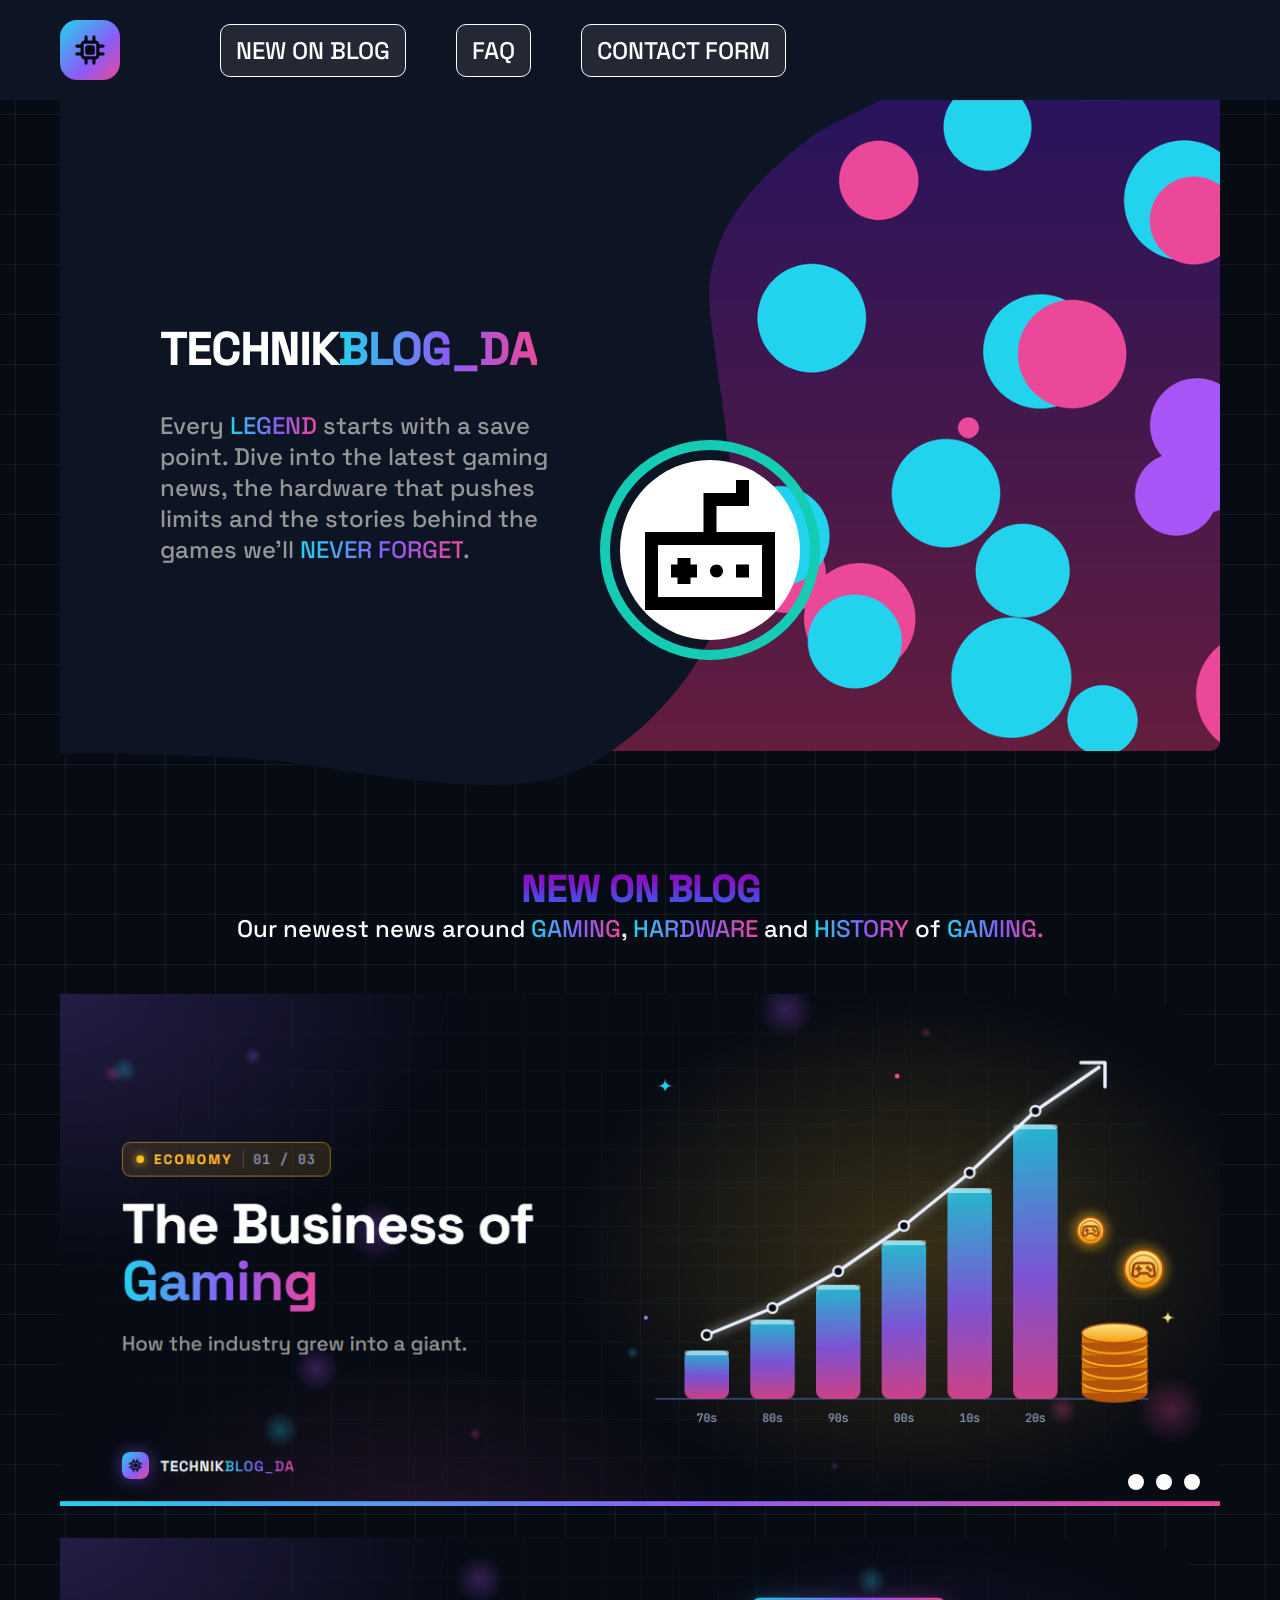
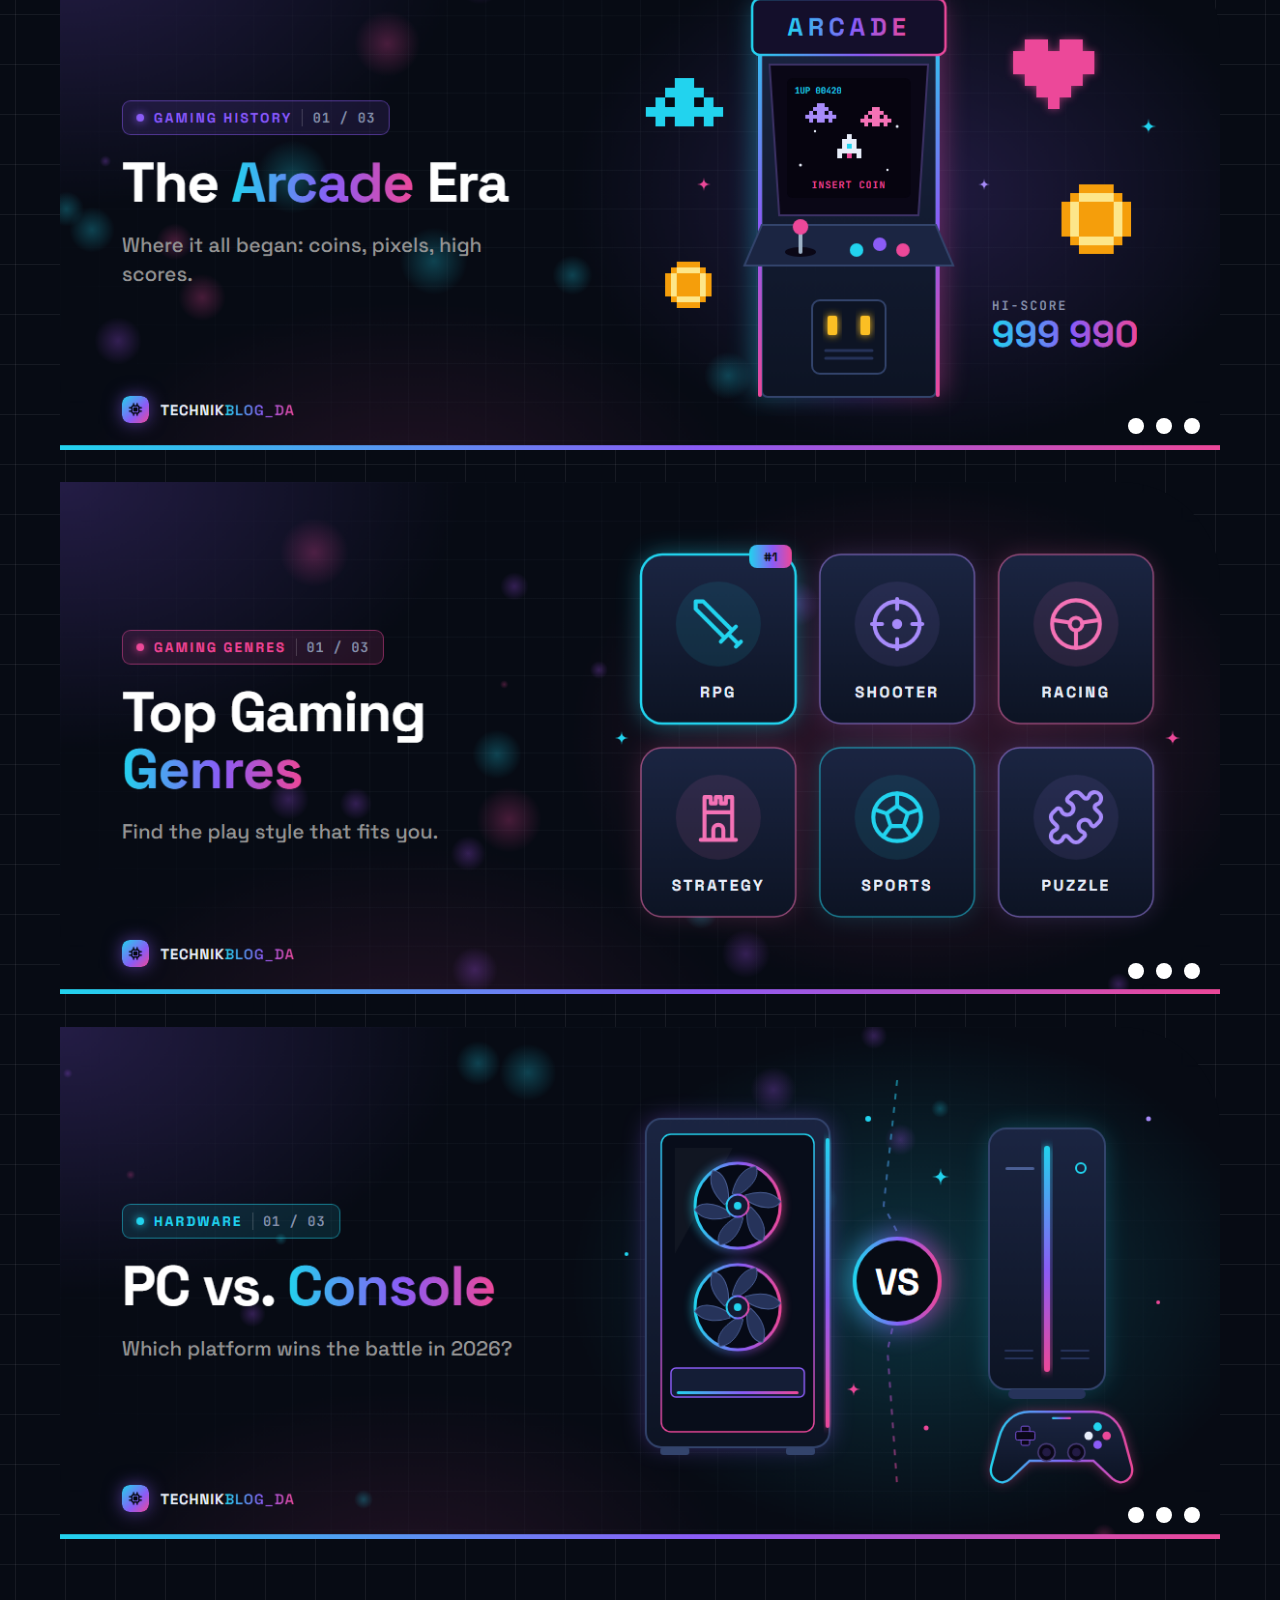
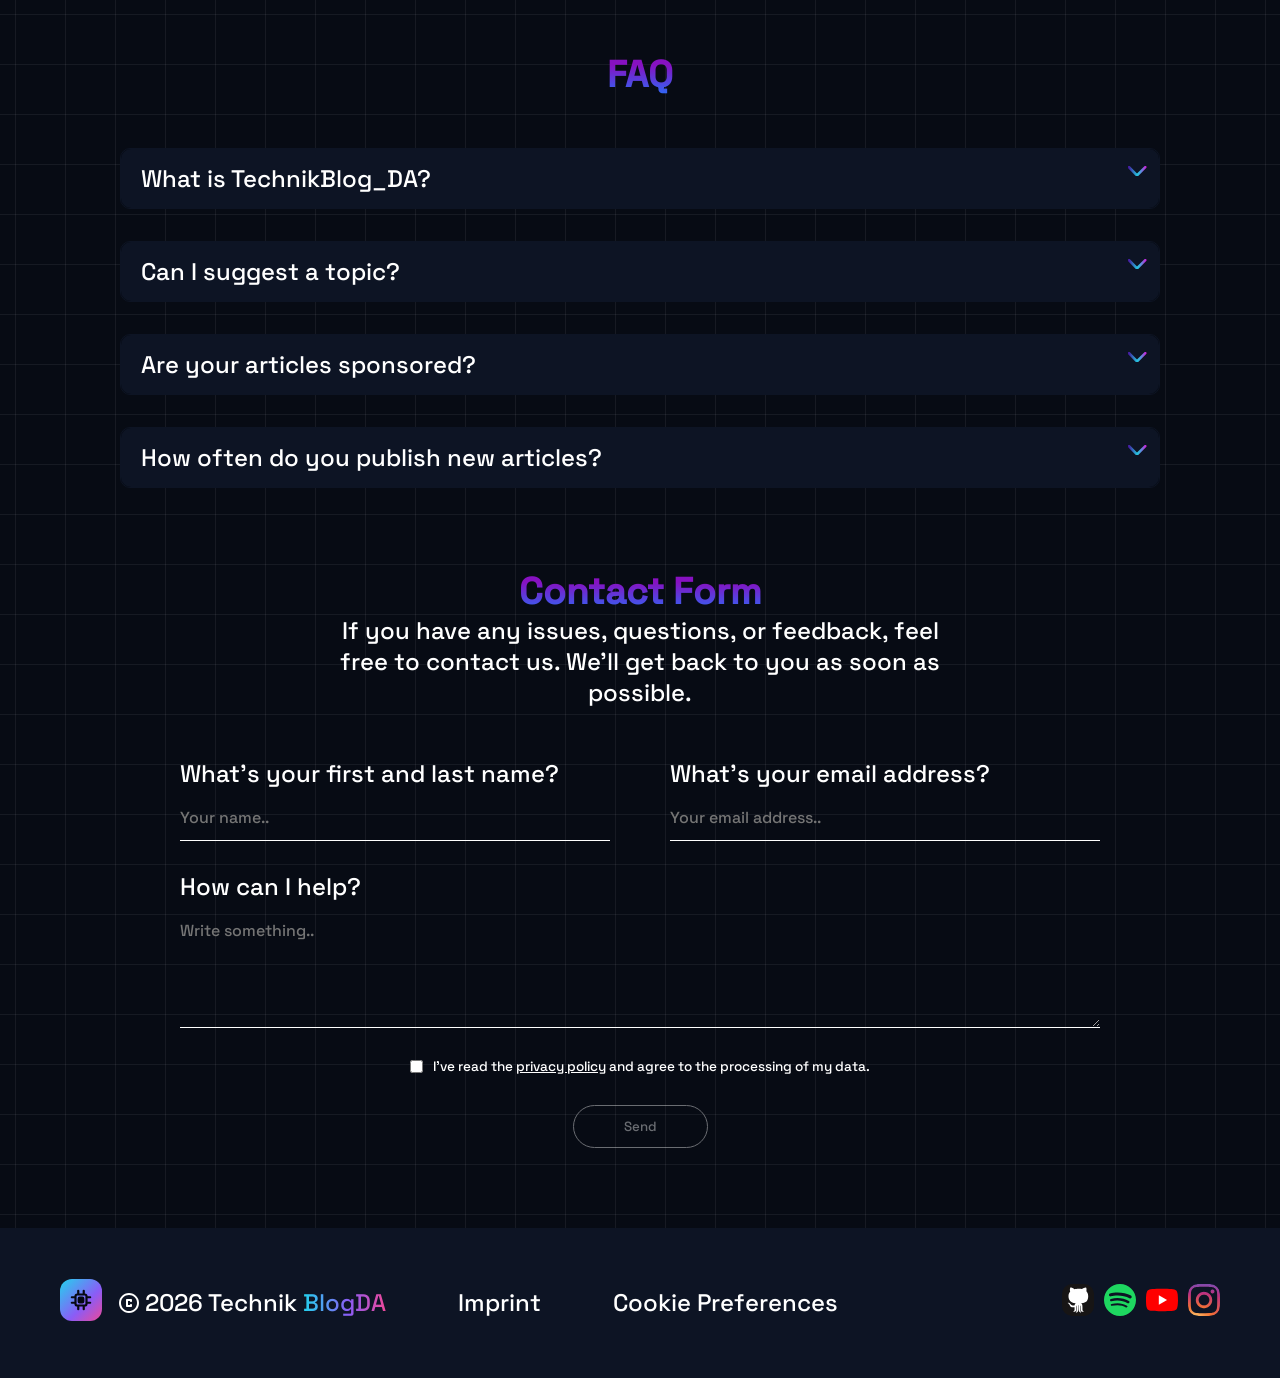
==== commit 47fd2d98: "fix: now the submit button transforms into an hover with an submit function. you have to fill out al" ====
--- a/index.html
+++ b/index.html
@@ -210,7 +210,7 @@
             <form class="contact-form" action="/action_page.php">
                 <div class="form-row">
                     <div class="field">
-                        <label for="name">What´s your first and last Name </label>
+                        <label for="name">What's your first and last name?</label>
                         <input type="text" id="name" name="name" placeholder="Your name.." required>
                     </div>
 
@@ -218,6 +218,7 @@
                         <label for="email">What's your email address?</label>
                         <input type="email" id="email" name="email" placeholder="Your email address.." required
                             pattern="[^@\s]+@[^@\s]+\.[^@\s]+">
+                        <small class="error">Please enter a valid email address.</small>
                     </div>
                 </div>
 
@@ -227,11 +228,11 @@
                 </div>
 
                 <label class="privacy">
-                    <input class="input-responsive" type="checkbox" required>
-                    <p>
+                    <input class="input-responsive" type="checkbox" id="privacy" name="privacy" required>
+                    <span>
                         I've read the <a href="./assets/datenschutzerklärung/Datenschutzerklärung.pdf"
                             target="_blank">privacy policy</a> and agree to the processing of my data.
-                    </p>
+                    </span>
                 </label>
 
                 <input type="submit" value="Send">
--- a/style.css
+++ b/style.css
@@ -129,13 +129,10 @@
 
     gap: 50px;
     width: 100%;
-    font-size: 48px;
     padding: 0px 120px;
 }
 
 .section-faq details {
-    font-size: 24px;
-
     width: 100%;
     border-radius: 10px;
     border: 1px solid var(--overlay-color-overlayblack);
@@ -212,7 +209,6 @@
 }
 
 .section-faq-questions p {
-    font-size: 24px;
     padding: 4px 10px;
 }
 
@@ -220,14 +216,6 @@
 
     text-align: center;
     padding: 0px 120px;
-}
-
-.contact-section h2 {
-    font-size: 48px;
-}
-
-.contact-section p {
-    font-size: 24px;
 }
 
 .contact-intro {
@@ -298,16 +286,20 @@
         cursor: pointer;
     }
 
-    input[type=submit]:hover {
-        color: rgb(126, 30, 30);
-    }
-
-    input[type=submit]:not(:disabled):hover {
-        background-color: var(--background-color-black);
+    &:valid input[type=submit]:hover {
+        background-color: white;
+        color: black;
+    }
+
+    &:invalid input[type=submit] {
+        opacity: 0.4;
+        cursor: default;
+        pointer-events: none;
     }
 
     .contact-form:invalid input[type=submit] {
         opacity: 0.4;
+        cursor: default;
         pointer-events: none;
     }
 
@@ -556,6 +548,28 @@
     animation-play-state: paused;
 }
 
+.main-section-header-text p {
+    font-size: 2rem;
+}
+
+.contact-section p,
+.section-slider-text p,
+.section-faq p,
+.field label,
+.section-footer p {
+    font-size: 1.5rem;
+}
+
+.contact-section h2,
+.section-faq h2,
+.section-slider-text h2 {
+    font-size: 2.3rem;
+}
+
+.main-section-header-text h1 {
+    font-size: 4rem;
+}
+
 
 @media screen and (min-width: 1440px) {
     .landing-nav {
@@ -563,20 +577,20 @@
     }
 
     .section-header {
-        padding: 90px max(160px, calc(50% - 720px));
+        padding: 70px max(160px, calc(50% - 720px));
     }
 
     .main-content {
-        padding: 90px max(160px, calc(50% - 720px));
+        padding: 70px max(160px, calc(50% - 720px));
 
     }
 
     .contact-section {
-        padding: 90px max(160px, calc(50% - 720px));
+        padding: 70px max(160px, calc(50% - 720px));
     }
 
     .section-faq {
-        padding: 90px max(160px, calc(50% - 720px));
+        padding: 70px max(160px, calc(50% - 720px));
     }
 
     .section-footer {
@@ -628,6 +642,26 @@
     .main-section-vector-header::before {
         left: 500px;
     }
+
+    .contact-section p,
+    .section-slider-text p,
+    .section-faq p,
+    .field label,
+    .section-footer p,
+    .main-section-header-text p,
+    .navigation a {
+        font-size: 1.5rem;
+    }
+
+    .contact-section h2,
+    .section-faq h2,
+    .section-slider-text h2 {
+        font-size: 2.3rem;
+    }
+
+    .main-section-header-text h1 {
+        font-size: 2.8rem;
+    }
 }
 
 @media screen and (min-width:769px) and (max-width:900px) {
@@ -641,10 +675,6 @@
 
         height: 130px;
         padding-bottom: 15px;
-    }
-
-    .footer-text p {
-        font-size: 1rem;
     }
 
     .footer-text {
@@ -744,6 +774,25 @@
         backdrop-filter: blur(10px);
         -webkit-tap-highlight-color: transparent;
     }
+
+    .contact-section p,
+    .section-slider-text p,
+    .section-faq p,
+    .field label,
+    .section-footer p,
+    .main-section-header-text p {
+        font-size: 1.4rem;
+    }
+
+    .contact-section h2,
+    .section-faq h2,
+    .section-slider-text h2 {
+        font-size: 2.2rem;
+    }
+
+    .main-section-header-text h1 {
+        font-size: 2.7rem;
+    }
 }
 
 @media screen and (min-width:481px) and (max-width:768px) {
@@ -774,7 +823,7 @@
     }
 
     .section-footer {
-        padding: 0px 50px;
+        padding: 0px 40px;
         align-items: end;
 
         height: 130px;
@@ -797,11 +846,19 @@
     }
 
     .contact-section {
-        padding: 80px 0px;
+        padding: 40px 0px;
+    }
+
+    .contact-form {
+        padding: 0px 40px;
     }
 
     .section-slider {
-        padding: 80px 40px;
+        padding: 40px 40px;
+    }
+
+    .section-faq {
+        padding: 40px 40px;
     }
 
     .section-faq-questions {
@@ -839,10 +896,6 @@
     .nav-responsive {
         display: flex;
         justify-content: space-evenly;
-    }
-
-    .footer-text p {
-        font-size: 1rem;
     }
 
     .footer-text {
@@ -904,6 +957,24 @@
         backdrop-filter: blur(10px);
         -webkit-tap-highlight-color: transparent;
     }
+
+    .contact-section p,
+    .section-slider-text p,
+    .section-faq p,
+    .field label,
+    .section-footer p {
+        font-size: 1.2rem;
+    }
+
+    .contact-section h2,
+    .section-faq h2,
+    .section-slider-text h2 {
+        font-size: 2rem;
+    }
+
+    .text-responsive {
+        display: none;
+    }
 }
 
 @media screen and (max-width:480px) {
@@ -956,11 +1027,11 @@
     }
 
     .contact-section {
-        padding: 80px 10px;
+        padding: 40px 10px;
     }
 
     .section-slider {
-        padding: 80px 20px;
+        padding: 40px 20px;
     }
 
     .section-faq-questions {
@@ -969,6 +1040,7 @@
 
     .section-faq {
         padding: 0px 20px;
+        gap: 20px;
     }
 
     .section-footer {
@@ -1034,19 +1106,10 @@
         .input-responsive {
             margin-right: 9px;
         }
-
-        .privacy p {
-            font-size: 1rem;
-        }
     }
 
     .logo-responsive {
         display: none;
-    }
-
-
-    .footer-text p {
-        font-size: 1rem;
     }
 
     .footer-text {
@@ -1081,14 +1144,19 @@
 
     .contact-section p,
     .section-slider-text p,
-    .section-faq p {
-        font-size: 1.2rem;
+    .section-faq p,
+    .field label {
+        font-size: 1.1rem;
+    }
+
+    .section-footer p {
+        font-size: 1rem;
     }
 
     .contact-section h2,
     .section-faq h2,
     .section-slider-text h2 {
-        font-size: 2.5rem;
+        font-size: 1.2rem;
     }
 
     .logo-responsive-nav {
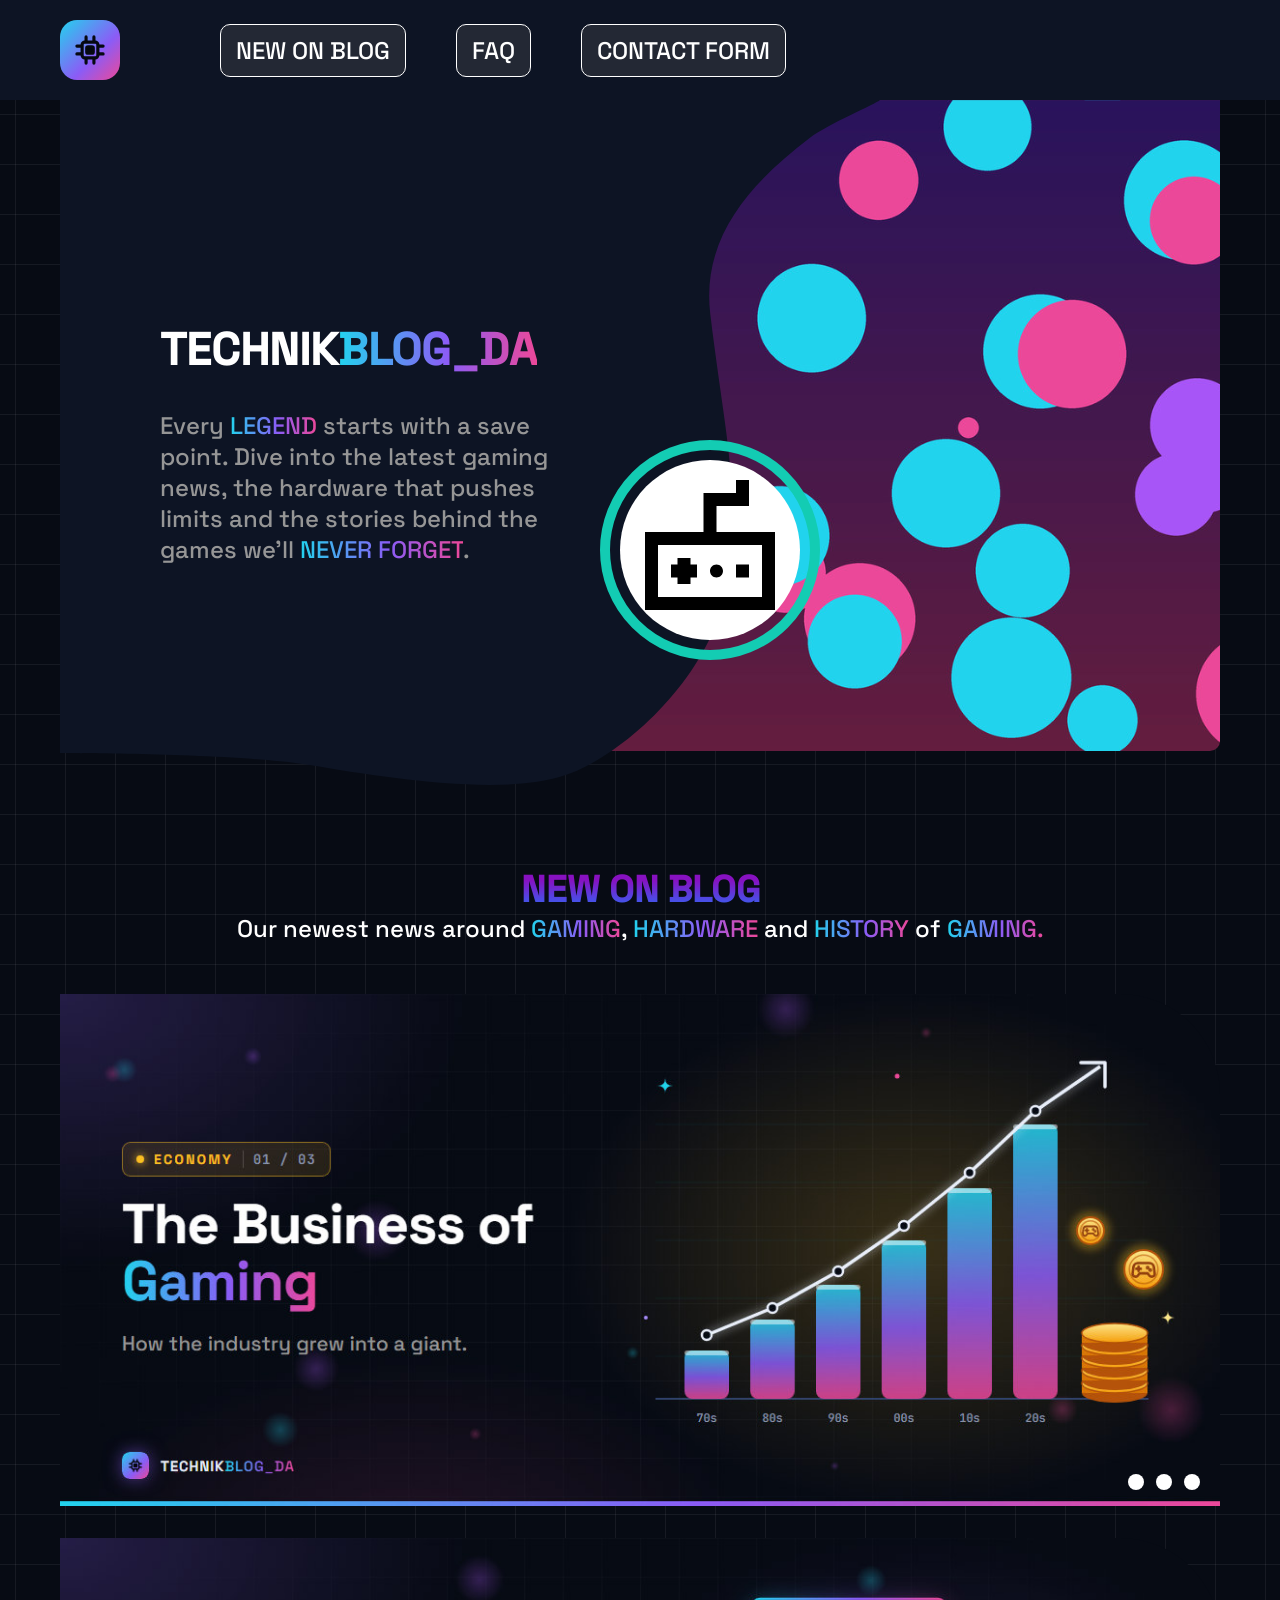
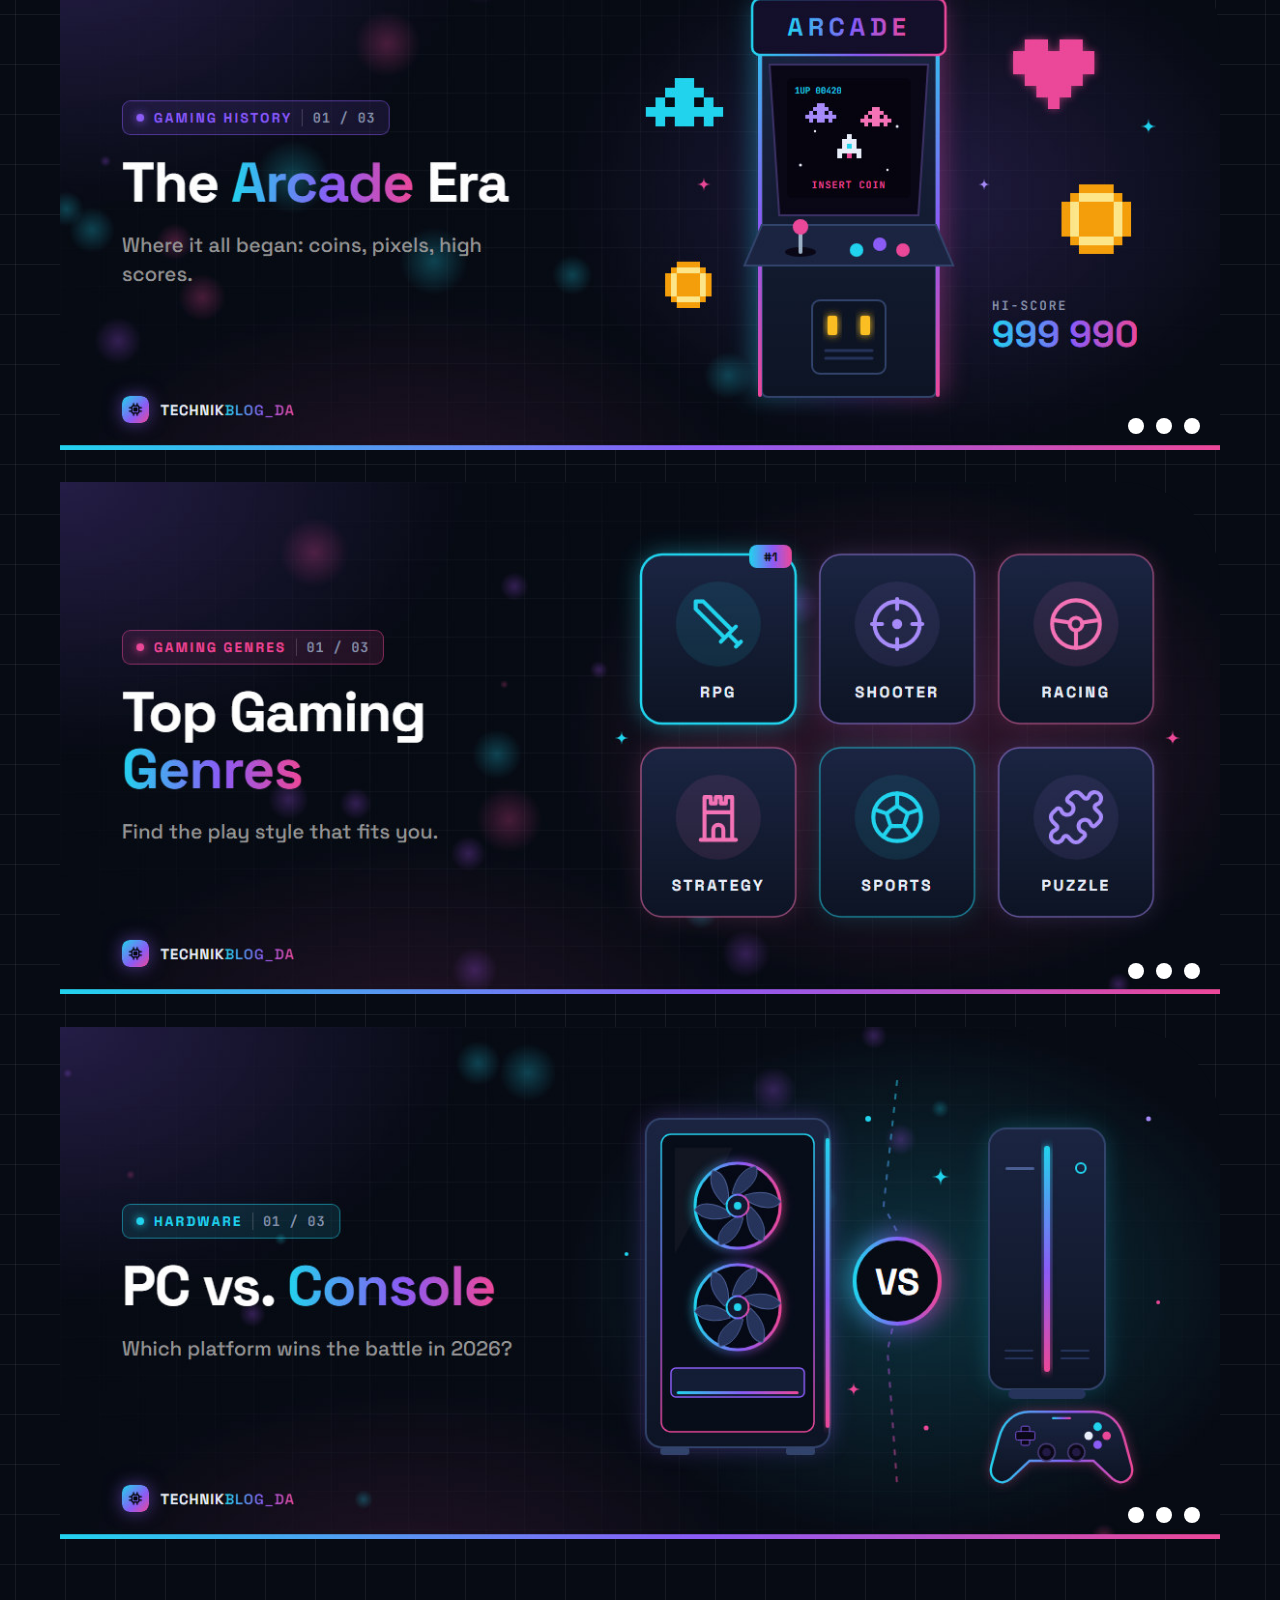
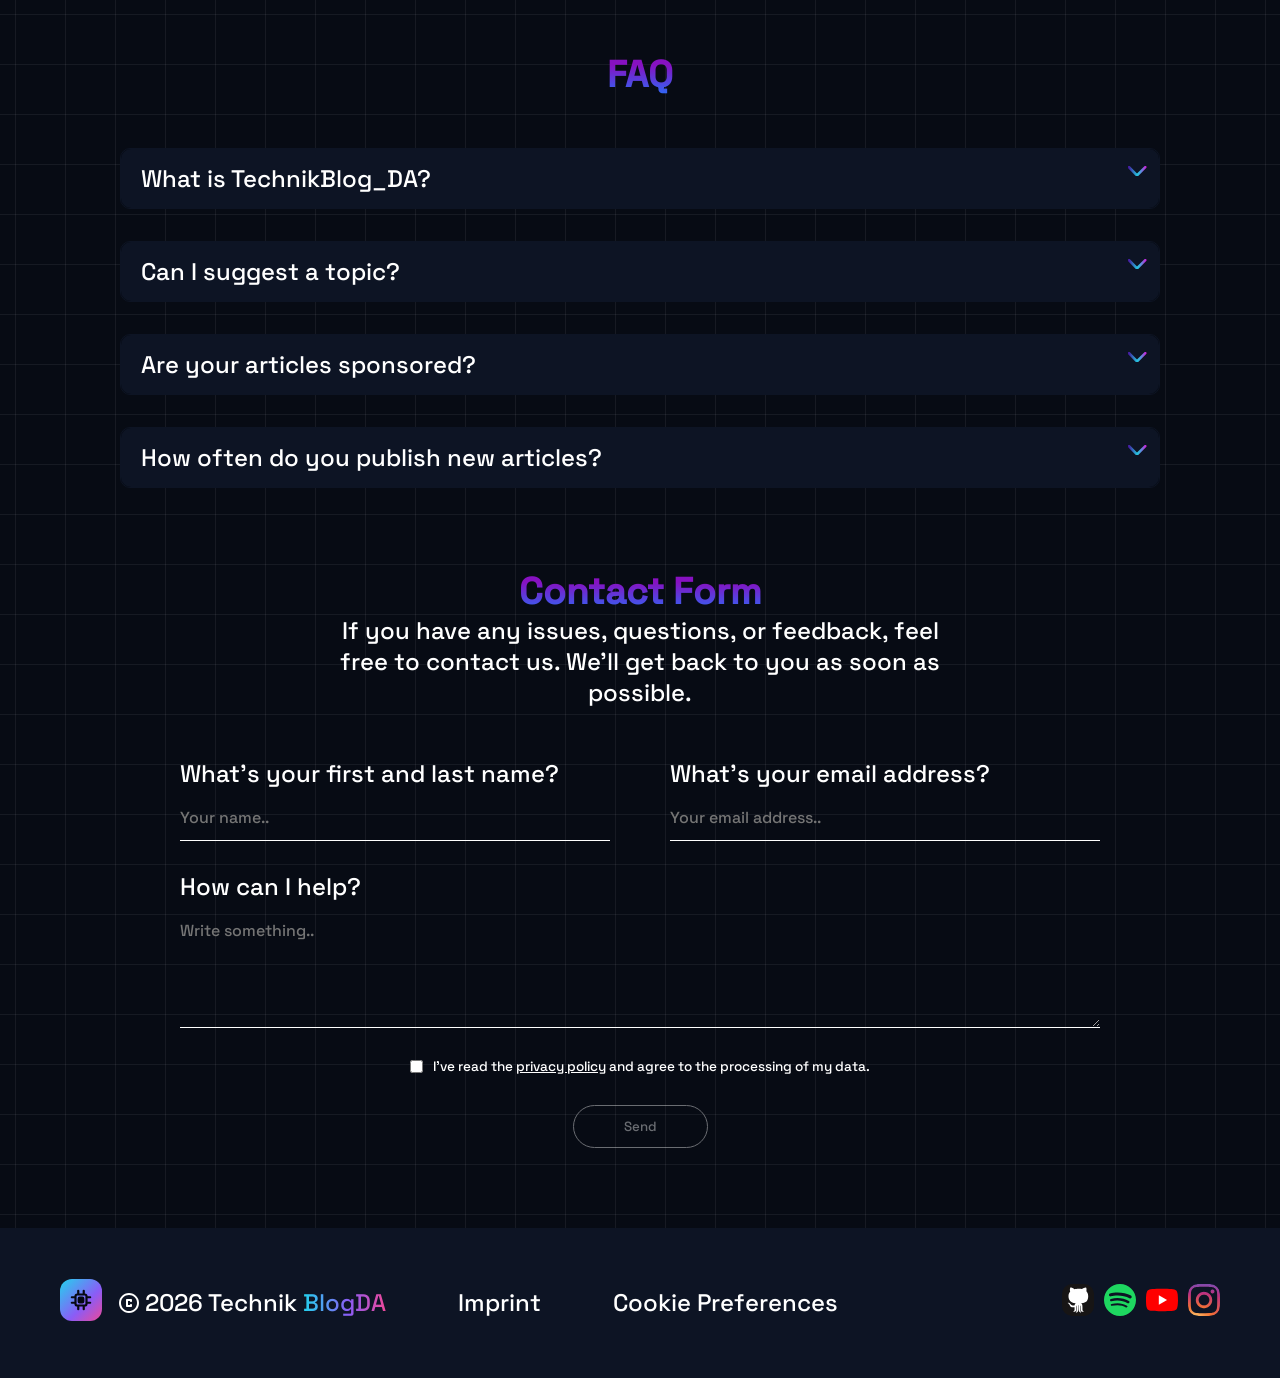
==== commit 8f432507: "style: changed all .png -> .jpg. every html and css file have now all converted pictures in code" ====
--- a/index.html
+++ b/index.html
@@ -70,11 +70,11 @@
                     <section class="mini_slider">
                         <a href="./gaming_economy_and_history.html" class="mini_slider_link">
                             <div class="mini_slider_wrapper">
-                                <img src="./assets/pictures/geah/gaming_economy_and_history_1.png"
+                                <img src="./assets/pictures/geah/gaming_economy_and_history_1.jpg"
                                     alt="Economy and History 1">
-                                <img src="./assets/pictures/geah/gaming_economy_and_history_2.png"
+                                <img src="./assets/pictures/geah/gaming_economy_and_history_2.jpg"
                                     alt="Economy and History 2">
-                                <img src="./assets/pictures/geah/gaming_economy_and_history_3.png"
+                                <img src="./assets/pictures/geah/gaming_economy_and_history_3.jpg"
                                     alt="Economy and History 3">
 
                             </div>
@@ -90,9 +90,9 @@
                     <section class="mini_slider">
                         <a href="./gaming_history.html" class="mini_slider_link">
                             <div class="mini_slider_wrapper">
-                                <img src="./assets/pictures/gh/gaming_history_1.png" alt="History 1">
-                                <img src="./assets/pictures/gh/gaming_history_2.png" alt="History 2">
-                                <img src="./assets/pictures/gh/gaming_history_3.png" alt="History 3">
+                                <img src="./assets/pictures/gh/gaming_history_1.jpg" alt="History 1">
+                                <img src="./assets/pictures/gh/gaming_history_2.jpg" alt="History 2">
+                                <img src="./assets/pictures/gh/gaming_history_3.jpg" alt="History 3">
 
                             </div>
                         </a>
@@ -110,9 +110,9 @@
                     <section class="mini_slider">
                         <a href="./gaming_top_genre.html" class="mini_slider_link">
                             <div class="mini_slider_wrapper">
-                                <img src="./assets/pictures/gtg/gaming_top_genre_1.png" alt="Genre 1">
-                                <img src="./assets/pictures/gtg/gaming_top_genre_2.png" alt="Genre 2">
-                                <img src="./assets/pictures/gtg/gaming_top_genre_3.png" alt="Genre 3">
+                                <img src="./assets/pictures/gtg/gaming_top_genre_1.jpg" alt="Genre 1">
+                                <img src="./assets/pictures/gtg/gaming_top_genre_2.jpg" alt="Genre 2">
+                                <img src="./assets/pictures/gtg/gaming_top_genre_3.jpg" alt="Genre 3">
 
                             </div>
                         </a>
@@ -129,11 +129,11 @@
                     <section class="mini_slider">
                         <a href="./hardware_and_pc_vs_console_gaming.html" class="mini_slider_link">
                             <div class="mini_slider_wrapper">
-                                <img src="./assets/pictures/hapvcg/hardware_and_pc_vs_console_gaming_1.png"
+                                <img src="./assets/pictures/hapvcg/hardware_and_pc_vs_console_gaming_1.jpg"
                                     alt="Hardware and Console 1">
-                                <img src="./assets/pictures/hapvcg/hardware_and_pc_vs_console_gaming_2.png"
+                                <img src="./assets/pictures/hapvcg/hardware_and_pc_vs_console_gaming_2.jpg"
                                     alt="Hardware and Console 2">
-                                <img src="./assets/pictures/hapvcg/hardware_and_pc_vs_console_gaming_3.png"
+                                <img src="./assets/pictures/hapvcg/hardware_and_pc_vs_console_gaming_3.jpg"
                                     alt="Hardware and Console 3">
 
                             </div>
--- a/style.css
+++ b/style.css
@@ -25,7 +25,7 @@
     left: 550px;
     right: 0;
     height: 95%;
-    background-image: url(./assets/pictures/header_bubbles.png);
+    background-image: url(./assets/pictures/header_bubbles.jpg);
     background-size: cover;
     background-position: center;
     border-bottom-right-radius: 10px;
@@ -326,6 +326,7 @@
     display: grid;
     grid-template-columns: repeat(2, 1fr);
     gap: 24px;
+    width: 100%;
     max-width: 1200px;
     margin: 0 auto;
     border-top-right-radius: 100px;
